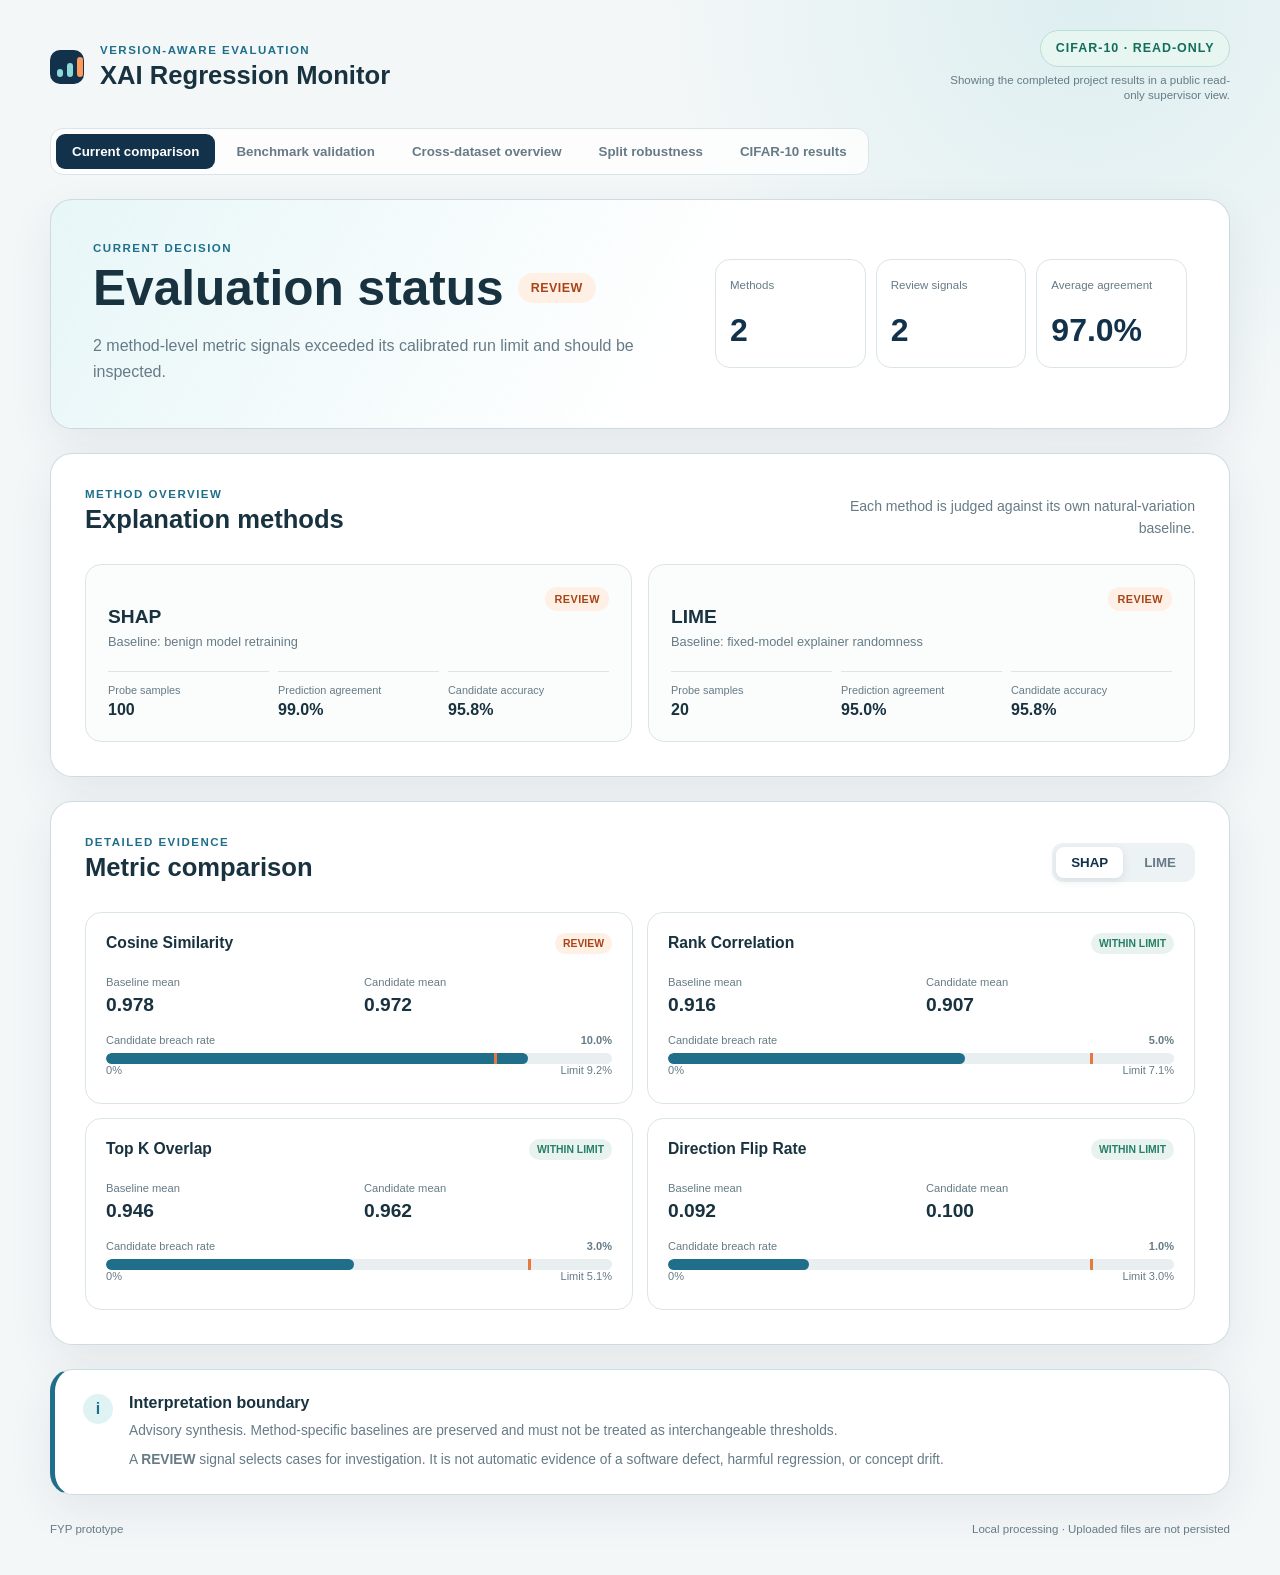
==== index.html @ c5cb39e9 "Publish read-only project dashboard" ====
<!doctype html>
<html lang="en">
  <head>
    <meta charset="utf-8" />
    <meta name="viewport" content="width=device-width, initial-scale=1" />
    <meta
      name="description"
      content="Dashboard for version-aware SHAP and LIME regression testing"
    />
    <title>XAI Regression Monitor</title>
    <link rel="stylesheet" href="styles.css" />
  </head>
  <body class="readonly-cifar-demo">
    <header class="site-header">
      <div class="brand-mark" aria-hidden="true"><span></span><span></span><span></span></div>
      <div>
        <p class="eyebrow">Version-aware evaluation</p>
        <h1>XAI Regression Monitor</h1>
      </div>
      <div class="upload-area"><span class="readonly-badge">CIFAR-10 · READ-ONLY</span><p id="load-message" class="load-message" role="status" aria-live="polite"></p><input id="report-upload" hidden type="file" /></div>
    </header>

    <main>
      <nav class="view-tabs" aria-label="Dashboard view">
        <button class="view-tab active" data-view="comparison" type="button">Current comparison</button>
        <button class="view-tab" data-view="benchmark" type="button">Benchmark validation</button>
        <button class="view-tab" data-view="portfolio" type="button">Cross-dataset overview</button>
        <button class="view-tab" data-view="robustness" type="button">Split robustness</button>
        <button class="view-tab" data-view="upload" type="button">CIFAR-10 results</button>
      </nav>

      <div id="comparison-view" class="dashboard-view">
      <section class="status-panel" aria-labelledby="status-heading">
        <div>
          <p class="eyebrow">Current decision</p>
          <div class="status-title-row">
            <h2 id="status-heading">Evaluation status</h2>
            <span id="overall-status" class="status-badge">Loading</span>
          </div>
          <p id="status-explanation" class="status-explanation"></p>
        </div>
        <div class="summary-grid" aria-label="Report summary">
          <article><span>Methods</span><strong id="method-count">—</strong></article>
          <article><span>Review signals</span><strong id="flag-count">—</strong></article>
          <article><span>Average agreement</span><strong id="agreement-average">—</strong></article>
        </div>
      </section>

      <section class="content-section" aria-labelledby="methods-heading">
        <div class="section-heading">
          <div>
            <p class="eyebrow">Method overview</p>
            <h2 id="methods-heading">Explanation methods</h2>
          </div>
          <p>Each method is judged against its own natural-variation baseline.</p>
        </div>
        <div id="method-cards" class="method-grid"></div>
      </section>

      <section class="content-section" aria-labelledby="metrics-heading">
        <div class="section-heading metric-heading">
          <div>
            <p class="eyebrow">Detailed evidence</p>
            <h2 id="metrics-heading">Metric comparison</h2>
          </div>
          <div id="method-tabs" class="tabs" role="tablist" aria-label="Explanation method"></div>
        </div>
        <div id="metric-grid" class="metric-grid"></div>
      </section>

      <section class="interpretation-panel" aria-labelledby="interpretation-heading">
        <div class="interpretation-icon" aria-hidden="true">i</div>
        <div>
          <h2 id="interpretation-heading">Interpretation boundary</h2>
          <p id="interpretation-text"></p>
          <p>
            A <strong>REVIEW</strong> signal selects cases for investigation. It is not
            automatic evidence of a software defect, harmful regression, or concept drift.
          </p>
        </div>
      </section>

      </div>

      <div id="benchmark-view" class="dashboard-view" hidden>
        <section class="content-section benchmark-intro" aria-labelledby="benchmark-heading">
          <div class="section-heading benchmark-heading-row">
            <div>
              <p class="eyebrow">Repeated held-out evaluation</p>
              <h2 id="benchmark-heading">Policy validation across model versions</h2>
            </div>
            <label class="dataset-picker">
              Dataset
              <select id="benchmark-selector"></select>
            </label>
          </div>
          <p id="benchmark-context" class="benchmark-context"></p>
          <div id="benchmark-summary" class="summary-grid benchmark-summary"></div>
        </section>

        <section class="content-section" aria-labelledby="scenario-heading">
          <div class="section-heading">
            <div>
              <p class="eyebrow">Thirty candidate seeds per scenario</p>
              <h2 id="scenario-heading">Review-rate comparison</h2>
            </div>
            <p>Bars show the proportion of runs selected for review; whiskers show Wilson 95% confidence intervals.</p>
          </div>
          <div id="scenario-grid" class="scenario-grid"></div>
        </section>

        <section class="content-section" aria-labelledby="paired-heading">
          <div class="section-heading">
            <div>
              <p class="eyebrow">Paired evidence</p>
              <h2 id="paired-heading">Comparison with seed-only control</h2>
            </div>
            <p>Adjusted p-values below 0.05 indicate separation from the control after correcting three comparisons.</p>
          </div>
          <div class="table-scroll">
            <table class="comparison-table">
              <thead><tr><th>Candidate</th><th>Rate change</th><th>Adjusted p</th><th>Evidence</th></tr></thead>
              <tbody id="paired-results"></tbody>
            </table>
          </div>
        </section>

        <section class="interpretation-panel" aria-labelledby="benchmark-interpretation-heading">
          <div class="interpretation-icon" aria-hidden="true">i</div>
          <div>
            <h2 id="benchmark-interpretation-heading">Interpretation boundary</h2>
            <p id="benchmark-interpretation"></p>
            <p>A higher review rate means the policy is sensitive to the version change; it does not by itself show that the new model is worse.</p>
          </div>
        </section>
      </div>

      <div id="portfolio-view" class="dashboard-view" hidden>
        <section class="content-section" aria-labelledby="portfolio-heading">
          <div class="section-heading">
            <div>
              <p class="eyebrow">Two datasets · two explanation methods</p>
              <h2 id="portfolio-heading">Completed evidence portfolio</h2>
            </div>
            <p id="portfolio-coverage"></p>
          </div>
          <div id="portfolio-grid" class="portfolio-grid"></div>
        </section>

        <section class="content-section" aria-labelledby="portfolio-table-heading">
          <div class="section-heading">
            <div>
              <p class="eyebrow">Comparable descriptors</p>
              <h2 id="portfolio-table-heading">Cross-dataset result table</h2>
            </div>
            <p>Prediction agreement and cosine similarity are shown consistently; headline rates retain their method-specific meaning.</p>
          </div>
          <div class="table-scroll">
            <table class="comparison-table">
              <thead><tr><th>Dataset</th><th>Method</th><th>Evidence</th><th>Agreement</th><th>Cosine</th><th>Headline result</th><th>Status</th></tr></thead>
              <tbody id="portfolio-results"></tbody>
            </table>
          </div>
        </section>

        <section class="interpretation-panel" aria-labelledby="portfolio-interpretation-heading">
          <div class="interpretation-icon" aria-hidden="true">i</div>
          <div>
            <h2 id="portfolio-interpretation-heading">Interpretation boundary</h2>
            <p id="portfolio-interpretation"></p>
            <p id="portfolio-comparability"></p>
          </div>
        </section>
      </div>

      <div id="robustness-view" class="dashboard-view" hidden>
        <section class="status-panel robustness-status" aria-labelledby="robustness-heading">
          <div>
            <p class="eyebrow">Final robustness check</p>
            <div class="status-title-row">
              <h2 id="robustness-heading">Data-split and probe sensitivity</h2>
              <span id="robustness-status" class="status-badge">Loading</span>
            </div>
            <p id="robustness-explanation" class="status-explanation"></p>
          </div>
          <div id="robustness-summary" class="summary-grid"></div>
        </section>

        <section class="content-section" aria-labelledby="robustness-datasets-heading">
          <div class="section-heading">
            <div>
              <p class="eyebrow">Three independently calibrated splits</p>
              <h2 id="robustness-datasets-heading">Dataset-level consistency</h2>
            </div>
            <p>Each split changes the fitted models and the probe population, then recalibrates the same four-metric Bonferroni policy.</p>
          </div>
          <div id="robustness-dataset-grid" class="robustness-dataset-grid"></div>
        </section>

        <section class="content-section" aria-labelledby="robustness-table-heading">
          <div class="section-heading">
            <div>
              <p class="eyebrow">Held-out paired evidence</p>
              <h2 id="robustness-table-heading">Results by dataset split</h2>
            </div>
            <p>Review rates are based on 30 held-out explainer seeds per split; exact paired p-values compare candidate and control decisions.</p>
          </div>
          <div class="table-scroll">
            <table class="comparison-table">
              <thead><tr><th>Dataset</th><th>Split</th><th>Control</th><th>Candidate</th><th>Rate change</th><th>Paired p</th><th>Status</th></tr></thead>
              <tbody id="robustness-results"></tbody>
            </table>
          </div>
        </section>

        <section class="interpretation-panel warning-boundary" aria-labelledby="robustness-interpretation-heading">
          <div class="interpretation-icon" aria-hidden="true">i</div>
          <div>
            <h2 id="robustness-interpretation-heading">What this result means</h2>
            <p id="robustness-interpretation"></p>
            <p>The Wine split-73 result is not a detector failure: the controlled candidate produced little detectable explanation change for that fitted-model and probe combination.</p>
          </div>
        </section>
      </div>

      <div id="upload-view" class="dashboard-view" hidden>
        <section class="content-section upload-intro" aria-labelledby="upload-heading">
          <div class="section-heading">
            <div>
              <p class="eyebrow">Classification and regression</p>
              <h2 id="upload-heading">Compare your Model V1 and Model V2</h2>
            </div>
            <p>Run trusted model versions on the same labelled samples and inspect exactly which predictions or numeric errors changed.</p>
          </div>
          <div class="local-warning">
            <strong>Local prototype:</strong> only load <code>.joblib</code> files that you trust. Files are processed in memory by the local server and are not saved.
          </div>
        </section>

        <section class="content-section" aria-labelledby="upload-files-heading">
          <div class="section-heading">
            <div>
              <p class="eyebrow">Model collection and shared evidence</p>
              <h2 id="upload-files-heading">Upload comparison inputs</h2>
            </div>
            <p>All models must accept the same feature columns. The CSV must include the known label for every sample.</p>
          </div>
          <form id="classification-upload-form" class="comparison-upload-form">
            <label class="file-field task-field">
              <span>Prediction task</span>
              <small>Select the model output type</small>
              <select id="upload-task-selector">
                <option value="classification">Classification</option>
                <option value="regression">Regression</option>
              </select>
            </label>
            <label class="file-field">
              <span>Model file 1</span>
              <small>Trusted estimator</small>
              <input id="model-v1-upload" name="model_v1" type="file" accept=".joblib" required />
            </label>
            <label class="file-field">
              <span>Model file 2</span>
              <small>Trusted estimator</small>
              <input id="model-v2-upload" name="model_v2" type="file" accept=".joblib" required />
            </label>
            <label class="file-field">
              <span>Labelled dataset</span>
              <small>CSV, up to 5,000 rows</small>
              <input id="dataset-upload" name="dataset" type="file" accept=".csv,text/csv" required />
            </label>
            <label class="file-field">
              <span>Manifest <em>optional</em></span>
              <small>Upload JSON or build it below</small>
              <input id="manifest-upload" name="manifest" type="file" accept=".json,application/json" />
            </label>
            <details id="manifest-builder" class="manifest-builder">
              <summary>Build manifest from CSV columns</summary>
              <p id="manifest-builder-message">Choose a labelled CSV first.</p>
              <div class="manifest-builder-grid">
                <label>Label column <select id="manifest-label-column"><option value="">Choose CSV first</option></select></label>
                <label>Sample ID <select id="manifest-id-column"><option value="">None</option></select></label>
                <label class="classification-only">Image filename <select id="manifest-image-column"><option value="">None</option></select></label>
                <label class="classification-only">Image height <input id="manifest-image-height" type="number" min="1" placeholder="e.g. 28" /></label>
                <label class="classification-only">Image width <input id="manifest-image-width" type="number" min="1" placeholder="e.g. 28" /></label>
                <label class="classification-only">Image channels <select id="manifest-image-channels"><option value="1">1 · grayscale</option><option value="3">3 · RGB</option><option value="4">4 · RGBA</option></select></label>
              </div>
              <label class="trust-check"><input id="manifest-trust-models" type="checkbox" /> I confirm that these model files come from a trusted source.</label>
              <p class="table-note">All remaining CSV columns become model features in their existing order.</p>
            </details>
            <label class="file-field optional-image-field">
              <span>Additional models <em>optional</em></span>
              <small>Select up to three more trusted .joblib models</small>
              <input id="additional-models-upload" type="file" accept=".joblib" multiple />
              <div id="additional-model-names" class="selected-file-list" aria-live="polite">
                <span class="selected-file-empty">No additional models selected</span>
              </div>
            </label>
            <div class="model-pair-picker">
              <label>Baseline model
                <select id="baseline-model-selector"></select>
              </label>
              <span aria-hidden="true">→</span>
              <label>Candidate model
                <select id="candidate-model-selector"></select>
              </label>
              <p id="model-collection-message">Upload two to five models, then select the pair to compare.</p>
            </div>
            <label class="file-field optional-image-field classification-only">
              <span>Sample images <em>optional</em></span>
              <small>ZIP of PNG, JPEG, WebP or GIF files referenced by the CSV</small>
              <input id="images-upload" name="images" type="file" accept=".zip,application/zip" />
            </label>
            <section id="upload-readiness" class="upload-readiness" aria-labelledby="upload-readiness-heading">
              <div class="upload-readiness-head">
                <div><span class="eyebrow">Before you run</span><h3 id="upload-readiness-heading">Selection summary</h3></div>
                <strong id="upload-readiness-status" class="readiness-status incomplete">Incomplete</strong>
              </div>
              <dl class="upload-readiness-grid">
                <div><dt>Task</dt><dd id="readiness-task">Classification</dd></div>
                <div><dt>Dataset</dt><dd id="readiness-dataset">Not selected</dd></div>
                <div><dt>Models</dt><dd id="readiness-model-count">0 selected</dd></div>
                <div><dt>Manifest</dt><dd id="readiness-manifest">Not ready</dd></div>
                <div><dt>Baseline (V1)</dt><dd id="readiness-baseline">Not selected</dd></div>
                <div><dt>Candidate (V2)</dt><dd id="readiness-candidate">Not selected</dd></div>
              </dl>
              <p id="upload-readiness-message" class="table-note">Choose two trusted models and one labelled CSV.</p>
            </section>
            <div class="upload-actions">
              <button id="run-upload-comparison" class="primary-action" type="submit">Run local comparison</button>
              <a href="data/upload-manifest-example.json" download>Download example manifest</a>
              <p id="upload-comparison-message" role="status" aria-live="polite"></p>
            </div>
          </form>
        </section>

        <section id="upload-validation" class="content-section upload-validation" aria-labelledby="upload-validation-heading" hidden>
          <div class="section-heading">
            <div>
              <p class="eyebrow">Preflight check</p>
              <h2 id="upload-validation-heading">Upload compatibility</h2>
            </div>
            <p id="upload-validation-summary"></p>
          </div>
          <div id="upload-validation-grid" class="upload-validation-grid"></div>
        </section>

        <section id="candidate-verdict" class="content-section candidate-verdict" aria-labelledby="candidate-verdict-heading" hidden>
          <div class="candidate-verdict-copy">
            <p class="eyebrow">Paired evidence conclusion</p>
            <h2 id="candidate-verdict-heading">Candidate result</h2>
            <p id="candidate-verdict-message"></p>
          </div>
          <strong id="candidate-verdict-status" class="candidate-verdict-status inconclusive">Inconclusive</strong>
        </section>

        <div id="upload-results" hidden>
          <section class="content-section" aria-labelledby="model-overview-heading">
            <div class="section-heading">
              <div>
                <p class="eyebrow">All uploaded models</p>
                <h2 id="model-overview-heading">Model performance overview</h2>
              </div>
              <p>Accuracy ranks every uploaded model on the same labelled samples; macro F1 weights every class equally. SHA-256 fingerprints identify the exact uploaded model bytes.</p>
            </div>
            <div id="model-overview-grid" class="model-overview-grid"></div>
            <div class="table-scroll">
              <table class="comparison-table agreement-table">
                <thead><tr><th>Model pair</th><th>Prediction agreement</th></tr></thead>
                <tbody id="model-agreement-results"></tbody>
              </table>
            </div>
          </section>

          <section class="status-panel upload-status" aria-labelledby="upload-results-heading">
            <div>
              <p class="eyebrow">Uploaded comparison</p>
              <h2 id="upload-results-heading">Prediction-level result</h2>
              <p id="upload-scope-note" class="status-explanation">Accuracy summarizes the versions; the table below shows the concrete sample-level changes behind it.</p>
            </div>
            <div class="summary-grid upload-summary" aria-label="Uploaded model summary">
              <article><span>Samples</span><strong id="upload-total">—</strong></article>
              <article><span id="upload-v1-label">V1 accuracy</span><strong id="upload-v1-accuracy">—</strong></article>
              <article><span id="upload-v2-label">V2 accuracy</span><strong id="upload-v2-accuracy">—</strong></article>
              <article><span id="upload-v1-f1-label">V1 macro F1</span><strong id="upload-v1-f1">—</strong></article>
              <article><span id="upload-v2-f1-label">V2 macro F1</span><strong id="upload-v2-f1">—</strong></article>
              <article><span>Prediction agreement</span><strong id="upload-agreement">—</strong></article>
            </div>
          </section>

          <section class="content-section paired-evidence" aria-labelledby="paired-evidence-heading">
            <div class="section-heading">
              <div>
                <p class="eyebrow">Paired evidence</p>
                <h2 id="paired-evidence-heading">Is the accuracy change larger than sample noise?</h2>
              </div>
              <p id="paired-evidence-note">Exact McNemar uses only samples where one version was correct and the other was wrong.</p>
            </div>
            <div class="summary-grid paired-evidence-grid">
              <article><span>Accuracy change</span><strong id="paired-accuracy-change">—</strong></article>
              <article><span>Discordant samples</span><strong id="paired-discordant-count">—</strong></article>
              <article><span>Exact p-value</span><strong id="paired-p-value">—</strong></article>
              <article><span>Evidence</span><strong id="paired-evidence-status">—</strong></article>
            </div>
          </section>

          <section class="content-section export-panel" aria-labelledby="comparison-export-heading">
            <div class="section-heading">
              <div>
                <p class="eyebrow">Local audit artifacts</p>
                <h2 id="comparison-export-heading">Download comparison results</h2>
              </div>
              <p>Exports are generated in your browser. No additional file is sent to the server.</p>
            </div>
            <div class="export-actions">
              <button id="download-comparison-json" class="secondary-action" type="button">Download JSON report</button>
              <button id="download-comparison-summary" class="secondary-action" type="button">Download readable summary</button>
              <button id="download-samples-csv" class="secondary-action" type="button">Download sample CSV</button>
            </div>
          </section>

          <section class="content-section" aria-labelledby="transition-heading">
            <div class="section-heading">
              <div>
                <p class="eyebrow">Version transitions</p>
                <h2 id="transition-heading">What changed from V1 to V2</h2>
              </div>
              <p>“Wrong → correct” is an improvement; “correct → wrong” is a regression on the supplied labelled sample.</p>
            </div>
            <div id="upload-transition-grid" class="transition-grid"></div>
          </section>

          <section class="content-section" aria-labelledby="prediction-flow-heading">
            <div class="section-heading">
              <div>
                <p class="eyebrow">Prediction direction</p>
                <h2 id="prediction-flow-heading">Where predictions moved</h2>
              </div>
              <p>Each path groups images by V1 and V2 predicted class. Select a path to inspect its images below.</p>
            </div>
            <p id="prediction-flow-summary" class="prediction-flow-summary"></p>
            <p class="prediction-flow-legend"><span class="improved">Fixed</span><span class="regressed">Regressed</span><span class="changed-wrong">Changed between wrong classes</span></p>
            <div id="prediction-flow-list" class="prediction-flow-list"></div>
            <div class="prediction-flow-actions">
              <button id="prediction-flow-show-all" class="secondary-action" type="button" hidden>Show all paths</button>
              <button id="prediction-flow-clear" class="secondary-action" type="button" hidden>Clear selected path</button>
            </div>
          </section>

          <section class="content-section" aria-labelledby="class-diagnostics-heading">
            <div class="section-heading">
              <div>
                <p class="eyebrow">Class-level diagnosis</p>
                <h2 id="class-diagnostics-heading">Where performance changed</h2>
              </div>
              <p>Precision measures false-positive control, recall measures captured examples, and F1 balances both. Positive F1 changes favor the candidate.</p>
            </div>
            <div class="table-scroll">
              <table class="comparison-table class-diagnostics-table">
                <thead><tr><th>Actual class</th><th>Samples</th><th id="class-v1-heading">V1 accuracy</th><th>V1 precision</th><th>V1 recall</th><th>V1 F1</th><th id="class-v2-heading">V2 accuracy</th><th>V2 precision</th><th>V2 recall</th><th>V2 F1</th><th>F1 change</th></tr></thead>
                <tbody id="class-diagnostics-results"></tbody>
              </table>
            </div>
          </section>

          <section class="content-section" aria-labelledby="confusion-matrix-heading">
            <div class="section-heading">
              <div>
                <p class="eyebrow">Confusion matrices</p>
                <h2 id="confusion-matrix-heading">Actual versus predicted classes</h2>
              </div>
              <p>Rows are actual classes and columns are predictions. Darker diagonal cells are correct; off-diagonal cells are errors.</p>
            </div>
            <div class="confusion-matrix-grid">
              <article>
                <h3 id="confusion-matrix-v1-title">V1</h3>
                <div id="confusion-matrix-v1" class="confusion-matrix-wrap"></div>
              </article>
              <article>
                <h3 id="confusion-matrix-v2-title">V2</h3>
                <div id="confusion-matrix-v2" class="confusion-matrix-wrap"></div>
              </article>
            </div>
          </section>

          <section class="content-section" aria-labelledby="confusion-diagnostics-heading">
            <div class="section-heading">
              <div>
                <p class="eyebrow">Misclassification paths</p>
                <h2 id="confusion-diagnostics-heading">Which classes were confused</h2>
              </div>
              <p>A negative error change means the candidate made fewer mistakes for that actual-to-predicted class pair.</p>
            </div>
            <div class="table-scroll">
              <table class="comparison-table confusion-diagnostics-table">
                <thead><tr><th>Actual class</th><th>Predicted as</th><th id="confusion-v1-heading">V1 errors</th><th id="confusion-v2-heading">V2 errors</th><th>Error change</th></tr></thead>
                <tbody id="confusion-diagnostics-results"></tbody>
              </table>
            </div>
            <p id="confusion-empty-message" class="table-note" hidden>Neither selected model made a classification error on these samples.</p>
          </section>

          <section class="content-section" aria-labelledby="sample-results-heading">
            <div class="section-heading">
              <div>
                <p class="eyebrow">Concrete examples</p>
                <h2 id="sample-results-heading">Sample-by-sample predictions</h2>
                <p id="confidence-risk-summary" class="confidence-risk-summary"></p>
              </div>
              <div class="triage-controls" aria-label="Sample triage controls">
                <label>High confidence (%)
                  <input id="confidence-threshold-input" type="number" min="50" max="100" step="1" value="80" />
                </label>
                <label>Drift similarity (%)
                  <input id="explanation-threshold-input" type="number" min="0" max="100" step="0.1" value="80" />
                </label>
                <label>Show
                  <select id="upload-transition-filter">
                  <option value="all">All samples</option>
                  <option value="v1_correct_v2_wrong">Correct → wrong</option>
                  <option value="v1_wrong_v2_correct">Wrong → correct</option>
                  <option value="both_correct">Both correct</option>
                  <option value="both_wrong">Both wrong</option>
                  <option value="v2_high_confidence_wrong">V2 high-confidence errors</option>
                  <option value="high_confidence_regression">High-confidence regressions</option>
                  <option value="explanation_drift">Explanation drift</option>
                  <option value="hidden_explanation_drift">Same prediction, changed explanation</option>
                  </select>
                </label>
              </div>
            </div>
            <p id="explanation-threshold-source" class="table-note"></p>
            <div id="explanation-method-summary" class="explanation-method-summary" aria-label="Active explanation methods">
              <article><span id="explanation-v1-model">Model V1</span><strong id="explanation-v1-method">Explanation unavailable</strong><small id="explanation-v1-note"></small></article>
              <article><span id="explanation-v2-model">Model V2</span><strong id="explanation-v2-method">Explanation unavailable</strong><small id="explanation-v2-note"></small></article>
              <p id="explanation-policy-note" class="explanation-policy-note"></p>
            </div>
            <div class="drift-gallery-panel" aria-labelledby="drift-gallery-heading">
              <div class="drift-gallery-heading">
                <div>
                  <p class="eyebrow">Explanation review queue</p>
                  <h3 id="drift-gallery-heading">Same prediction, changed explanation</h3>
                </div>
                <p id="drift-gallery-summary"></p>
              </div>
              <div id="drift-gallery" class="drift-gallery"></div>
              <p id="drift-gallery-empty" class="table-note"></p>
            </div>
            <div class="table-scroll">
              <table class="comparison-table sample-table">
                <thead><tr><th>Image</th><th>Sample</th><th>Actual</th><th id="v1-prediction-heading">V1 prediction</th><th id="v1-confidence-heading">V1 confidence</th><th id="v2-prediction-heading">V2 prediction</th><th id="v2-confidence-heading">V2 confidence</th><th>Explanation similarity</th><th>Transition</th><th>Explanation</th></tr></thead>
                <tbody id="upload-sample-results"></tbody>
              </table>
            </div>
            <p id="upload-table-note" class="table-note"></p>
          </section>

          <section class="interpretation-panel" aria-labelledby="upload-boundary-heading">
            <div class="interpretation-icon" aria-hidden="true">i</div>
            <div>
              <h2 id="upload-boundary-heading">Current scope</h2>
              <ul id="upload-limitations" class="limitation-list"></ul>
            </div>
          </section>
        </div>

        <div id="regression-results" hidden>
          <section class="content-section" aria-labelledby="regression-overview-heading">
            <div class="section-heading">
              <div><p class="eyebrow">All uploaded regressors</p><h2 id="regression-overview-heading">Regression model overview</h2></div>
              <p>Models are ranked by MAE on the same labelled samples; lower MAE and RMSE are better.</p>
            </div>
            <div id="regression-model-overview-grid" class="model-overview-grid"></div>
          </section>
          <section class="content-section export-panel" aria-labelledby="regression-export-heading">
            <div class="section-heading">
              <div><p class="eyebrow">Regression audit artifacts</p><h2 id="regression-export-heading">Download regression results</h2></div>
              <p>Exports are created in the browser and include the selected pair plus the complete model ranking.</p>
            </div>
            <div class="export-actions">
              <button id="download-regression-json" class="secondary-action" type="button">Download JSON report</button>
              <button id="download-regression-summary" class="secondary-action" type="button">Download readable summary</button>
              <button id="download-regression-samples-csv" class="secondary-action" type="button">Download sample errors CSV</button>
              <button id="download-regression-ranking-csv" class="secondary-action" type="button">Download model ranking CSV</button>
            </div>
          </section>
          <section class="status-panel regression-status" aria-labelledby="regression-results-heading">
            <div>
              <p class="eyebrow">Uploaded regression comparison</p>
              <h2 id="regression-results-heading">Numeric prediction result</h2>
              <div class="result-model-pair" aria-label="Selected regression model pair">
                <span><b>V1</b><strong id="regression-v1-name">Model V1</strong></span>
                <i aria-hidden="true">→</i>
                <span><b>V2</b><strong id="regression-v2-name">Model V2</strong></span>
              </div>
              <p id="regression-scope-note" class="status-explanation"></p>
            </div>
            <div class="summary-grid regression-summary">
              <article><span>V1 MAE</span><strong id="regression-v1-mae">—</strong></article>
              <article><span>V2 MAE</span><strong id="regression-v2-mae">—</strong></article>
              <article><span>V1 RMSE</span><strong id="regression-v1-rmse">—</strong></article>
              <article><span>V2 RMSE</span><strong id="regression-v2-rmse">—</strong></article>
              <article><span>V1 R²</span><strong id="regression-v1-r2">—</strong></article>
              <article><span>V2 R²</span><strong id="regression-v2-r2">—</strong></article>
            </div>
          </section>
          <section class="content-section" aria-labelledby="regression-transition-heading">
            <div class="section-heading">
              <div><p class="eyebrow">Paired error changes</p><h2 id="regression-transition-heading">Which samples improved?</h2></div>
              <p id="regression-evidence-note"></p>
            </div>
            <div id="regression-outcome-grid" class="transition-grid"></div>
          </section>
          <section class="content-section" aria-labelledby="regression-visual-heading">
            <div class="section-heading">
              <div><p class="eyebrow">Visual comparison</p><h2 id="regression-visual-heading">Where did predictions change?</h2></div>
              <p>Points closer to the diagonal are more accurate; bars below zero favor V2.</p>
            </div>
            <div class="regression-visual-grid">
              <figure class="regression-chart-card">
                <figcaption>Actual versus predicted</figcaption>
                <svg id="regression-parity-chart" class="regression-chart" role="img" aria-label="Actual versus predicted values for model V1 and model V2"></svg>
                <div class="chart-legend"><span id="regression-legend-v1" class="legend-v1">V1</span><span id="regression-legend-v2" class="legend-v2">V2</span><span class="legend-reference">Perfect prediction</span></div>
              </figure>
              <figure class="regression-chart-card">
                <figcaption>Per-sample absolute-error change</figcaption>
                <svg id="regression-error-chart" class="regression-chart" role="img" aria-label="Change in absolute error from model V1 to model V2"></svg>
                <p class="chart-note">Negative values indicate improvement; positive values indicate regression.</p>
              </figure>
            </div>
          </section>
          <section class="content-section" aria-labelledby="regression-importance-heading">
            <div class="section-heading">
              <div><p class="eyebrow">Model explanation</p><h2 id="regression-importance-heading">Permutation feature importance</h2></div>
              <p id="regression-importance-note">MAE increase after shuffling one feature; larger values indicate stronger reliance.</p>
            </div>
            <div id="regression-importance-results" class="regression-importance-list"></div>
          </section>
          <section class="content-section" aria-labelledby="regression-samples-heading">
            <div class="section-heading">
              <div><p class="eyebrow">Concrete numeric examples</p><h2 id="regression-samples-heading">Sample-by-sample errors</h2></div>
              <label class="dataset-picker">Show
                <select id="regression-outcome-filter">
                  <option value="all">All samples</option>
                  <option value="improved">Improved</option>
                  <option value="worsened">Worsened</option>
                  <option value="unchanged">Unchanged</option>
                </select>
              </label>
            </div>
            <div class="table-scroll">
              <table class="comparison-table regression-sample-table">
                <thead><tr><th>Sample</th><th>Actual</th><th id="regression-v1-prediction-heading">V1 prediction</th><th id="regression-v1-error-heading">V1 absolute error</th><th id="regression-v2-prediction-heading">V2 prediction</th><th id="regression-v2-error-heading">V2 absolute error</th><th>Error change</th><th>Outcome</th></tr></thead>
                <tbody id="regression-sample-results"></tbody>
              </table>
            </div>
            <p id="regression-table-note" class="table-note"></p>
          </section>
        </div>
      </div>

      <dialog id="explanation-dialog" class="explanation-dialog">
        <div class="explanation-dialog-head">
          <div>
            <p class="eyebrow">Sample explanation</p>
            <h2 id="explanation-dialog-title">Model contribution comparison</h2>
          </div>
          <button id="close-explanation-dialog" class="dialog-close" type="button" aria-label="Close explanation">×</button>
        </div>
        <div class="explanation-meta" id="explanation-meta"></div>
        <div class="explanation-visuals">
          <figure>
            <img id="explanation-original" class="explanation-original" alt="Selected sample" />
            <figcaption>Original image</figcaption>
          </figure>
          <figure>
            <div id="v1-heatmap" class="pixel-heatmap" aria-label="Model V1 pixel contribution map"></div>
            <figcaption id="v1-heatmap-caption">Model V1</figcaption>
          </figure>
          <figure>
            <div id="v2-heatmap" class="pixel-heatmap" aria-label="Model V2 pixel contribution map"></div>
            <figcaption id="v2-heatmap-caption">Model V2</figcaption>
          </figure>
        </div>
        <div class="heatmap-legend"><span class="negative"></span> Opposes predicted class <span class="neutral"></span> Little influence <span class="positive"></span> Supports predicted class</div>
        <p id="explanation-boundary" class="explanation-boundary"></p>
      </dialog>

    </main>

    <footer>
      <span>FYP prototype</span>
      <span>Local processing · Uploaded files are not persisted</span>
    </footer>
    <script src="app.js" defer></script>
  </body>
</html>
---- styles.css ----
:root {
  color-scheme: light;
  --navy: #11324a;
  --blue: #1f6f8b;
  --cyan: #dff3f5;
  --orange: #e8793e;
  --orange-soft: #fff0e6;
  --green: #277f67;
  --ink: #18323f;
  --muted: #667b86;
  --line: #dbe5e9;
  --surface: #ffffff;
  --background: #f4f7f8;
  --shadow: 0 16px 45px rgba(21, 53, 67, 0.08);
}

* { box-sizing: border-box; }

body {
  margin: 0;
  min-width: 320px;
  background:
    radial-gradient(circle at 85% 0%, rgba(91, 190, 196, 0.15), transparent 28rem),
    var(--background);
  color: var(--ink);
  font-family: Inter, ui-sans-serif, -apple-system, BlinkMacSystemFont, "Segoe UI", sans-serif;
}

.site-header,
main,
footer {
  width: min(1180px, calc(100% - 40px));
  margin-inline: auto;
}

.site-header {
  display: grid;
  grid-template-columns: auto 1fr auto;
  align-items: center;
  gap: 16px;
  padding: 30px 0 24px;
}

.brand-mark {
  display: grid;
  grid-template-columns: repeat(3, 6px);
  align-items: end;
  gap: 4px;
  width: 34px;
  height: 34px;
  padding: 7px;
  border-radius: 10px;
  background: var(--navy);
}

.brand-mark span { background: #8ed8d9; border-radius: 4px; }
.brand-mark span:nth-child(1) { height: 8px; }
.brand-mark span:nth-child(2) { height: 14px; }
.brand-mark span:nth-child(3) { height: 20px; background: #ff9a5c; }

h1, h2, p { margin-top: 0; }
h1 { margin-bottom: 0; font-size: clamp(1.25rem, 2vw, 1.65rem); }
h2 { margin-bottom: 8px; font-size: clamp(1.25rem, 2vw, 1.65rem); }

.eyebrow {
  margin-bottom: 5px;
  color: var(--blue);
  font-size: 0.72rem;
  font-weight: 800;
  letter-spacing: 0.13em;
  text-transform: uppercase;
}

.upload-button {
  display: inline-flex;
  align-items: center;
  min-height: 42px;
  padding: 0 16px;
  border: 1px solid var(--navy);
  border-radius: 10px;
  background: var(--surface);
  color: var(--navy);
  cursor: pointer;
  font-size: 0.86rem;
  font-weight: 750;
}

.upload-button:hover { background: var(--cyan); }
.upload-button input { position: absolute; width: 1px; height: 1px; opacity: 0; }
.upload-area { display: grid; justify-items: end; gap: 6px; }
.load-message {
  min-height: 18px;
  max-width: 280px;
  margin: 0;
  color: var(--muted);
  font-size: .72rem;
  line-height: 1.35;
  text-align: right;
}

main { display: grid; gap: 24px; }

.dashboard-view { display: grid; gap: 24px; }
.dashboard-view[hidden] { display: none; }
.view-tabs {
  display: inline-flex;
  width: fit-content;
  gap: 5px;
  padding: 5px;
  border: 1px solid var(--line);
  border-radius: 13px;
  background: rgba(255,255,255,.82);
}
.view-tab {
  border: 0;
  border-radius: 9px;
  padding: 10px 16px;
  background: transparent;
  color: var(--muted);
  cursor: pointer;
  font-weight: 750;
}
.view-tab.active { background: var(--navy); color: white; }

.status-panel,
.content-section,
.interpretation-panel {
  border: 1px solid rgba(198, 214, 220, 0.85);
  border-radius: 22px;
  background: rgba(255, 255, 255, 0.94);
  box-shadow: var(--shadow);
}

.status-panel {
  display: grid;
  grid-template-columns: 1.25fr 1fr;
  gap: 32px;
  padding: clamp(24px, 4vw, 42px);
  background:
    linear-gradient(120deg, rgba(223, 243, 245, 0.75), rgba(255, 255, 255, 0.98) 55%),
    var(--surface);
}

.status-title-row { display: flex; align-items: center; gap: 14px; flex-wrap: wrap; }
.status-title-row h2 { margin-bottom: 0; font-size: clamp(1.8rem, 4vw, 3.1rem); }
.status-explanation { max-width: 680px; margin: 16px 0 0; color: var(--muted); line-height: 1.65; }

.status-badge,
.mini-status {
  display: inline-flex;
  align-items: center;
  justify-content: center;
  border-radius: 999px;
  font-weight: 800;
  letter-spacing: 0.04em;
}

.status-badge { padding: 8px 13px; font-size: 0.78rem; }
.status-badge.review, .mini-status.review { background: var(--orange-soft); color: #a84518; }
.status-badge.within, .mini-status.within { background: #e5f5ef; color: var(--green); }

.summary-grid { display: grid; grid-template-columns: repeat(3, 1fr); gap: 10px; align-self: center; }
.summary-grid article { padding: 18px 14px; border: 1px solid var(--line); border-radius: 15px; background: rgba(255,255,255,.82); }
.summary-grid span { display: block; min-height: 34px; color: var(--muted); font-size: .72rem; line-height: 1.35; }
.summary-grid strong { font-size: clamp(1.35rem, 3vw, 2rem); color: var(--navy); }

.content-section { padding: clamp(22px, 3vw, 34px); }
.section-heading { display: flex; justify-content: space-between; gap: 24px; align-items: end; margin-bottom: 22px; }
.section-heading > p { max-width: 390px; margin-bottom: 3px; color: var(--muted); font-size: .88rem; line-height: 1.5; text-align: right; }

.method-grid { display: grid; grid-template-columns: repeat(2, 1fr); gap: 16px; }
.method-card { padding: 22px; border: 1px solid var(--line); border-radius: 16px; background: #fbfcfc; }
.method-card-header { display: flex; justify-content: space-between; gap: 12px; align-items: start; }
.method-name { margin-bottom: 5px; font-size: 1.2rem; }
.method-baseline { color: var(--muted); font-size: .8rem; line-height: 1.4; }
.mini-status { padding: 6px 9px; font-size: .68rem; }
.method-stats { display: grid; grid-template-columns: repeat(3, 1fr); gap: 9px; margin-top: 20px; }
.method-stats div { padding-top: 12px; border-top: 1px solid var(--line); }
.method-stats span { display: block; color: var(--muted); font-size: .68rem; }
.method-stats strong { display: block; margin-top: 5px; font-size: 1rem; }

.metric-heading { align-items: center; }
.tabs { display: flex; gap: 6px; padding: 4px; border-radius: 11px; background: #edf2f4; }
.tab { border: 0; border-radius: 8px; padding: 8px 15px; background: transparent; color: var(--muted); cursor: pointer; font-weight: 750; }
.tab[aria-selected="true"] { background: var(--surface); color: var(--navy); box-shadow: 0 3px 10px rgba(29, 57, 69, .1); }

.metric-grid { display: grid; grid-template-columns: repeat(2, 1fr); gap: 14px; }
.metric-card { padding: 20px; border: 1px solid var(--line); border-radius: 16px; }
.metric-title-row { display: flex; align-items: center; justify-content: space-between; gap: 12px; }
.metric-title { margin: 0; font-size: .98rem; text-transform: capitalize; }
.flag-pill { padding: 5px 8px; border-radius: 99px; font-size: .65rem; font-weight: 800; }
.flag-pill.flagged { background: var(--orange-soft); color: #a84518; }
.flag-pill.clear { background: #e8f3ef; color: var(--green); }
.metric-values { display: grid; grid-template-columns: repeat(2, 1fr); gap: 10px; margin: 18px 0; }
.metric-values span { color: var(--muted); font-size: .7rem; }
.metric-values strong { display: block; margin-top: 4px; font-size: 1.2rem; }
.meter-label { display: flex; justify-content: space-between; margin-bottom: 7px; color: var(--muted); font-size: .69rem; }
.meter-track { position: relative; height: 11px; border-radius: 99px; background: #e9eff1; overflow: hidden; }
.meter-fill { height: 100%; border-radius: inherit; background: var(--blue); }
.meter-limit { position: absolute; top: -3px; bottom: -3px; width: 3px; border-radius: 3px; background: var(--orange); }

.interpretation-panel { display: flex; gap: 16px; padding: 24px 28px; border-left: 5px solid var(--blue); }
.interpretation-icon { flex: 0 0 30px; width: 30px; height: 30px; border-radius: 50%; background: var(--cyan); color: var(--blue); text-align: center; line-height: 30px; font-weight: 900; }
.interpretation-panel h2 { font-size: 1rem; }
.interpretation-panel p { margin-bottom: 8px; color: var(--muted); font-size: .86rem; line-height: 1.55; }
.interpretation-panel p:last-child { margin-bottom: 0; }

.dataset-picker { display: grid; gap: 6px; color: var(--muted); font-size: .72rem; font-weight: 750; }
.dataset-picker select { min-width: 220px; padding: 10px 12px; border: 1px solid var(--line); border-radius: 10px; background: white; color: var(--ink); font: inherit; }
.triage-controls { display: flex; flex-wrap: wrap; justify-content: flex-end; gap: 10px; }
.triage-controls label { display: grid; gap: 6px; color: var(--muted); font-size: .72rem; font-weight: 750; }
.triage-controls input, .triage-controls select { min-width: 128px; padding: 10px 12px; border: 1px solid var(--line); border-radius: 10px; background: white; color: var(--ink); font: inherit; }
.triage-controls select { min-width: 220px; }
.benchmark-context { margin: -8px 0 20px; color: var(--muted); font-size: .86rem; line-height: 1.55; }
.benchmark-summary { grid-template-columns: repeat(4, 1fr); }
.scenario-grid { display: grid; grid-template-columns: repeat(2, 1fr); gap: 15px; }
.scenario-card { padding: 20px; border: 1px solid var(--line); border-radius: 16px; background: #fbfcfc; }
.scenario-card.control { background: #f1f6f7; }
.scenario-title-row { display: flex; justify-content: space-between; gap: 12px; align-items: start; }
.scenario-title-row h3 { margin: 0 0 5px; font-size: 1rem; }
.scenario-description { min-height: 38px; margin: 0; color: var(--muted); font-size: .74rem; line-height: 1.45; }
.scenario-rate { color: var(--navy); font-size: 1.45rem; font-weight: 850; white-space: nowrap; }
.ci-track { position: relative; height: 12px; margin: 20px 0 8px; border-radius: 99px; background: #e7eef0; }
.ci-range { position: absolute; top: 3px; height: 6px; border-radius: 99px; background: #8ed8d9; }
.ci-point { position: absolute; top: -2px; width: 4px; height: 16px; border-radius: 3px; background: var(--blue); transform: translateX(-2px); }
.ci-labels, .scenario-foot { display: flex; justify-content: space-between; gap: 12px; color: var(--muted); font-size: .68rem; }
.scenario-foot { margin-top: 16px; padding-top: 12px; border-top: 1px solid var(--line); }
.table-scroll { overflow-x: auto; }
.comparison-table { width: 100%; border-collapse: collapse; font-size: .82rem; }
.comparison-table th, .comparison-table td { padding: 13px 12px; border-bottom: 1px solid var(--line); text-align: left; }
.comparison-table th { color: var(--muted); font-size: .7rem; text-transform: uppercase; letter-spacing: .05em; }
.evidence-pill { display: inline-flex; padding: 5px 9px; border-radius: 99px; font-size: .68rem; font-weight: 800; }
.evidence-pill.separated { background: #e5f5ef; color: var(--green); }
.evidence-pill.exploratory { background: var(--orange-soft); color: #a84518; }
.portfolio-grid { display: grid; grid-template-columns: repeat(2, 1fr); gap: 15px; }
.portfolio-card { padding: 22px; border: 1px solid var(--line); border-radius: 16px; background: #fbfcfc; }
.portfolio-card-head { display: flex; justify-content: space-between; gap: 16px; align-items: start; }
.portfolio-method { margin: 0 0 4px; color: var(--blue); font-size: .7rem; font-weight: 850; letter-spacing: .1em; }
.portfolio-dataset { margin: 0; font-size: 1.08rem; }
.portfolio-status { display: inline-flex; padding: 6px 9px; border-radius: 99px; font-size: .65rem; font-weight: 850; }
.portfolio-status.review { background: var(--orange-soft); color: #a84518; }
.portfolio-status.evidence { background: #e5f5ef; color: var(--green); }
.portfolio-evidence { margin: 12px 0 18px; color: var(--muted); font-size: .76rem; line-height: 1.45; }
.portfolio-stats { display: grid; grid-template-columns: repeat(3, 1fr); gap: 10px; }
.portfolio-stats div { padding-top: 12px; border-top: 1px solid var(--line); }
.portfolio-stats span { display: block; min-height: 32px; color: var(--muted); font-size: .67rem; line-height: 1.35; }
.portfolio-stats strong { display: block; margin-top: 5px; color: var(--navy); font-size: 1.05rem; }
.robustness-status { border-left: 5px solid var(--orange); }
.robustness-dataset-grid { display: grid; grid-template-columns: repeat(2, 1fr); gap: 15px; }
.robustness-dataset-card { padding: 22px; border: 1px solid var(--line); border-radius: 16px; background: #fbfcfc; }
.robustness-dataset-card.consistent { border-top: 4px solid var(--green); }
.robustness-dataset-card.sensitive { border-top: 4px solid var(--orange); }
.robustness-card-head { display: flex; justify-content: space-between; gap: 16px; align-items: start; }
.robustness-card-head h3 { margin: 0; font-size: 1.08rem; }
.robustness-card-copy { margin: 14px 0 18px; color: var(--muted); font-size: .78rem; line-height: 1.5; }
.robustness-ranges { display: grid; grid-template-columns: repeat(2, 1fr); gap: 12px; }
.robustness-ranges div { padding-top: 12px; border-top: 1px solid var(--line); }
.robustness-ranges span { display: block; min-height: 30px; color: var(--muted); font-size: .68rem; line-height: 1.35; }
.robustness-ranges strong { display: block; margin-top: 5px; color: var(--navy); font-size: 1.05rem; }
.warning-boundary { border-left-color: var(--orange); }
.local-warning { padding: 14px 16px; border: 1px solid #f2cfb9; border-radius: 12px; background: var(--orange-soft); color: #784125; font-size: .78rem; line-height: 1.5; }
.comparison-upload-form { display: grid; grid-template-columns: repeat(2, 1fr); gap: 14px; }
.file-field { display: grid; gap: 6px; padding: 18px; border: 1px solid var(--line); border-radius: 14px; background: #fbfcfc; }
.file-field span { color: var(--navy); font-weight: 800; }
.file-field small { color: var(--muted); }
.file-field input { width: 100%; margin-top: 8px; color: var(--muted); font: inherit; font-size: .76rem; }
.file-field input::file-selector-button { margin-right: 10px; padding: 8px 12px; border: 1px solid var(--line); border-radius: 8px; background: white; color: var(--navy); cursor: pointer; font-weight: 750; }
.file-field select { width: 100%; margin-top: 8px; padding: 10px 12px; border: 1px solid var(--line); border-radius: 9px; background: white; color: var(--navy); font: inherit; }
.upload-readiness { grid-column: 1 / -1; padding: 20px; border: 1px solid var(--line); border-radius: 16px; background: #f7fafb; }
.upload-readiness-head { display: flex; justify-content: space-between; gap: 18px; align-items: start; }
.upload-readiness-head h3 { margin: 4px 0 0; color: var(--navy); font-size: 1.05rem; }
.readiness-status { display: inline-flex; padding: 7px 11px; border-radius: 99px; font-size: .7rem; }
.readiness-status.incomplete { background: var(--orange-soft); color: #a84518; }
.readiness-status.ready { background: #e5f5ef; color: var(--green); }
.upload-readiness-grid { display: grid; grid-template-columns: repeat(3, minmax(0, 1fr)); gap: 10px; margin: 18px 0 10px; }
.upload-readiness-grid div { min-width: 0; padding: 12px; border: 1px solid var(--line); border-radius: 11px; background: white; }
.upload-readiness-grid dt { color: var(--muted); font-size: .67rem; font-weight: 750; text-transform: uppercase; letter-spacing: .04em; }
.upload-readiness-grid dd { overflow: hidden; margin: 6px 0 0; color: var(--navy); font-size: .78rem; font-weight: 800; text-overflow: ellipsis; white-space: nowrap; }
.candidate-verdict { display: flex; justify-content: space-between; gap: 24px; align-items: center; border-left: 5px solid var(--orange); }
.candidate-verdict[hidden] { display: none; }
.candidate-verdict.supported-improvement { border-left-color: var(--green); }
.candidate-verdict.supported-regression { border-left-color: var(--orange); }
.candidate-verdict-copy h2 { margin: 5px 0 8px; }
.candidate-verdict-copy p:last-child { margin: 0; color: var(--muted); line-height: 1.55; }
.candidate-verdict-status { flex: 0 0 auto; padding: 9px 13px; border-radius: 99px; font-size: .72rem; }
.candidate-verdict-status.improvement { background: #e5f5ef; color: var(--green); }
.candidate-verdict-status.regression { background: var(--orange-soft); color: #a84518; }
.candidate-verdict-status.inconclusive { background: #edf2f4; color: var(--muted); }
.classification-only[hidden] { display: none; }
.regression-status { border-left: 5px solid var(--green); }
.result-model-pair { display: flex; flex-wrap: wrap; gap: 10px; align-items: center; margin: 18px 0 4px; }
.result-model-pair > span { display: inline-flex; max-width: 100%; gap: 7px; align-items: center; padding: 8px 11px; border: 1px solid #bad8d7; border-radius: 99px; background: #f2faf8; }
.result-model-pair b { color: var(--green); font-size: .68rem; }
.result-model-pair strong { overflow: hidden; color: var(--navy); font-size: .72rem; text-overflow: ellipsis; white-space: nowrap; }
.result-model-pair i { color: var(--blue); font-style: normal; font-weight: 900; }
.regression-summary { grid-template-columns: repeat(3, 1fr); }
.regression-sample-table .improved-row { background: #f4fbf8; }
.regression-sample-table .worsened-row { background: #fff7f2; }
.regression-visual-grid { display: grid; grid-template-columns: repeat(2, minmax(0, 1fr)); gap: 18px; }
.regression-chart-card { margin: 0; padding: 18px; border: 1px solid var(--line); border-radius: 20px; background: #fbfdfe; }
.regression-chart-card figcaption { margin-bottom: 10px; color: var(--ink); font-weight: 750; }
.regression-chart { display: block; width: 100%; min-height: 220px; overflow: visible; }
.parity-reference { stroke: #9babb3; stroke-width: 2; stroke-dasharray: 7 6; }
.parity-v1 { fill: #ef7b3a; fill-opacity: .65; }
.parity-v2 { fill: #16846c; fill-opacity: .65; }
.error-zero-line { stroke: #6f818b; stroke-width: 1.5; }
.error-improved { fill: #39a98d; }
.error-worsened { fill: #ef7b3a; }
.error-unchanged { fill: #9babb3; }
.chart-axis-label { fill: var(--muted); font-size: 12px; }
.chart-legend { display: flex; flex-wrap: wrap; gap: 14px; color: var(--muted); font-size: .8rem; }
.chart-legend span::before { display: inline-block; width: 9px; height: 9px; margin-right: 6px; border-radius: 50%; content: ""; }
.chart-legend .legend-v1::before { background: #ef7b3a; }
.chart-legend .legend-v2::before { background: #16846c; }
.chart-legend .legend-reference::before { border-radius: 0; background: #9babb3; }
.chart-note { margin: 8px 0 0; color: var(--muted); font-size: .8rem; }
.regression-importance-list { display: grid; gap: 10px; }
.regression-importance-row { display: grid; grid-template-columns: minmax(120px, .55fr) minmax(260px, 1.45fr); gap: 18px; align-items: center; padding: 14px 16px; border: 1px solid var(--line); border-radius: 14px; background: #fbfdfe; }
.regression-importance-row > strong { overflow-wrap: anywhere; color: var(--navy); font-size: .78rem; }
.importance-bars { display: grid; gap: 7px; }
.importance-bars > div { display: grid; grid-template-columns: 24px minmax(80px, 1fr) 72px; gap: 8px; align-items: center; }
.importance-bars span { color: var(--muted); font-size: .68rem; font-weight: 800; }
.importance-bars em { color: var(--muted); font-size: .68rem; font-style: normal; text-align: right; }
.importance-track { height: 8px; overflow: hidden; border-radius: 99px; background: #e7edef; }
.importance-track i { display: block; min-width: 2px; height: 100%; border-radius: inherit; }
.importance-v1 { background: #ef7b3a; }
.importance-v2 { background: #16846c; }
.upload-actions { grid-column: 1 / -1; display: flex; flex-wrap: wrap; gap: 14px; align-items: center; padding-top: 6px; }
.primary-action { border: 0; border-radius: 10px; padding: 12px 18px; background: var(--navy); color: white; cursor: pointer; font: inherit; font-weight: 800; }
.primary-action:disabled { cursor: wait; opacity: .6; }
.upload-actions a { color: var(--blue); font-size: .78rem; font-weight: 750; }
.upload-comparison-message { flex-basis: 100%; margin: 0; color: var(--muted); font-size: .78rem; }
.upload-comparison-message.error { color: #a84518; }
.upload-comparison-message.success { color: var(--green); }
.upload-status { border-left: 5px solid var(--cyan); }
.paired-evidence { border-left: 5px solid var(--blue); }
.paired-evidence-grid { grid-template-columns: repeat(4, 1fr); }
.paired-evidence-grid strong { font-size: 1.3rem; }
.evidence-strong { color: var(--green) !important; }
.evidence-exploratory { color: var(--orange) !important; }
.upload-summary { grid-template-columns: repeat(2, 1fr); }
.transition-grid { display: grid; grid-template-columns: repeat(4, 1fr); gap: 12px; }
.transition-card { display: flex; justify-content: space-between; gap: 12px; align-items: center; padding: 18px; border: 1px solid var(--line); border-radius: 14px; background: #fbfcfc; }
.transition-card span { color: var(--muted); font-size: .76rem; }
.transition-card strong { color: var(--navy); font-size: 1.35rem; }
.transition-card.v1_wrong_v2_correct { border-top: 4px solid var(--green); }
.transition-card.v1_correct_v2_wrong { border-top: 4px solid var(--orange); }
.prediction-flow-summary { margin: 0 0 18px; color: var(--muted); font-size: .79rem; line-height: 1.5; }
.prediction-flow-legend { display: flex; flex-wrap: wrap; gap: 14px; margin: -8px 0 16px; color: var(--muted); font-size: .68rem; }
.prediction-flow-legend span::before { display: inline-block; width: 9px; height: 9px; margin-right: 6px; border-radius: 50%; content: ""; }
.prediction-flow-legend .improved::before { background: var(--green); }
.prediction-flow-legend .regressed::before { background: var(--orange); }
.prediction-flow-legend .changed-wrong::before { background: #8b98a1; }
.prediction-flow-list { display: grid; grid-template-columns: repeat(auto-fit, minmax(250px, 1fr)); gap: 10px; }
.prediction-flow-row { display: grid; grid-template-columns: 1fr auto; gap: 9px 12px; align-items: center; width: 100%; padding: 14px 16px; border: 1px solid var(--line); border-radius: 13px; background: #fbfcfc; color: var(--ink); text-align: left; font: inherit; cursor: pointer; }
.prediction-flow-row:hover, .prediction-flow-row:focus-visible, .prediction-flow-row.selected { border-color: var(--blue); background: #f0f9fb; }
.prediction-flow-row strong { overflow-wrap: anywhere; color: var(--navy); font-size: .8rem; }
.prediction-flow-count { color: var(--blue); font-size: .72rem; font-weight: 800; white-space: nowrap; }
.prediction-flow-track { display: flex; grid-column: 1 / -1; height: 9px; overflow: hidden; border-radius: 99px; background: #e5ecee; }
.prediction-flow-track i { display: block; height: 100%; }
.prediction-flow-track .improved { background: var(--green); }
.prediction-flow-track .regressed { background: var(--orange); }
.prediction-flow-track .changed-wrong { background: #8b98a1; }
.prediction-flow-row small { grid-column: 1 / -1; color: var(--muted); font-size: .66rem; }
.prediction-flow-actions { display: flex; gap: 10px; margin-top: 14px; }
.transition-pill { display: inline-flex; padding: 5px 9px; border-radius: 99px; white-space: nowrap; font-size: .68rem; font-weight: 800; }
.transition-pill.both_correct { background: #e5f5ef; color: var(--green); }
.transition-pill.v1_wrong_v2_correct { background: #def3f4; color: var(--blue); }
.transition-pill.v1_correct_v2_wrong { background: var(--orange-soft); color: #a84518; }
.transition-pill.both_wrong { background: #edf0f1; color: var(--muted); }
.sample-table .regression-row { background: #fff9f5; }
.sample-table .improvement-row { background: #f6fbfa; }
.confidence-risk-summary { max-width: 760px; margin: 0.55rem 0 0; color: var(--muted); }
.explanation-method-summary { display: grid; grid-template-columns: repeat(2, minmax(0, 1fr)); gap: 12px; margin: 14px 0 20px; }
.explanation-method-summary article { display: grid; gap: 5px; padding: 14px 16px; border: 1px solid var(--line); border-radius: 14px; background: #fbfcfc; }
.explanation-method-summary span { color: var(--muted); font-size: .68rem; font-weight: 800; overflow-wrap: anywhere; }
.explanation-method-summary strong { color: var(--navy); font-size: .95rem; }
.explanation-method-summary small { color: var(--muted); line-height: 1.45; }
.explanation-policy-note { grid-column: 1 / -1; margin: 0; padding: 10px 12px; border-radius: 10px; font-size: .72rem; font-weight: 750; }
.explanation-policy-note.calibrated { color: var(--green); background: #e5f5ef; }
.explanation-policy-note.exploratory { color: #a84518; background: var(--orange-soft); }
.sample-table .high-confidence-risk-row { box-shadow: inset 4px 0 0 #d65a20; }
.sample-table .high-confidence-risk-row td { background: rgba(255, 239, 228, 0.72); }
.sample-table .explanation-drift-row { box-shadow: inset 4px 0 0 #7557b7; }
.sample-table .explanation-drift-row td { background: rgba(242, 237, 252, 0.72); }
.drift-gallery-panel { margin: 20px 0 24px; padding: 18px; border: 1px solid #d9d0ef; border-radius: 18px; background: #faf8fe; }
.drift-gallery-heading { display: flex; justify-content: space-between; align-items: end; gap: 24px; }
.drift-gallery-heading h3 { margin: 3px 0 0; color: var(--navy); font-size: 1.05rem; }
.drift-gallery-heading > p { max-width: 520px; margin: 0; color: var(--muted); font-size: .72rem; line-height: 1.5; text-align: right; }
.drift-gallery { display: grid; grid-template-columns: repeat(auto-fit, minmax(230px, 1fr)); gap: 12px; margin-top: 16px; }
.drift-card { display: grid; grid-template-columns: 68px 1fr; gap: 12px; align-items: center; padding: 12px; border: 1px solid #d9d0ef; border-radius: 14px; background: white; }
.drift-card .sample-thumbnail { width: 68px; height: 68px; }
.drift-card .sample-placeholder { display: grid; place-items: center; color: var(--muted); font-size: .62rem; text-align: center; }
.drift-card-copy { min-width: 0; }
.drift-card-copy strong { display: block; color: var(--navy); font-size: .8rem; }
.drift-card-copy span { display: block; margin: 3px 0 9px; color: var(--muted); font-size: .68rem; line-height: 1.4; }
.drift-card-copy .explanation-button { padding: 5px 8px; }
.sample-thumbnail { display: block; width: 68px; height: 68px; border: 1px solid var(--line); border-radius: 10px; background: white; object-fit: contain; }
.sample-table td { vertical-align: middle; }
.optional-image-field { grid-column: 1 / -1; }
.model-pair-picker { grid-column: 1 / -1; display: grid; grid-template-columns: minmax(0, 1fr) auto minmax(0, 1fr); gap: 12px; align-items: end; padding: 18px; border: 1px solid var(--line); border-radius: 14px; background: #f8fbfb; }
.model-pair-picker label { display: grid; gap: 8px; color: var(--navy); font-size: .75rem; font-weight: 800; }
.model-pair-picker select { min-width: 0; width: 100%; padding: 11px 12px; border: 1px solid var(--line); border-radius: 9px; background: white; color: var(--ink); font: inherit; }
.model-pair-picker > span { padding-bottom: 10px; color: var(--blue); font-size: 1.2rem; font-weight: 800; }
.model-pair-picker p { grid-column: 1 / -1; margin: 0; color: var(--muted); font-size: .7rem; }
.model-overview-grid { display: grid; grid-template-columns: repeat(auto-fit, minmax(240px, 1fr)); gap: 14px; margin-bottom: 22px; }
.model-overview-card { position: relative; display: grid; gap: 9px; padding: 18px; border: 1px solid var(--line); border-radius: 14px; background: #fbfcfc; }
.model-overview-card.best { border-top: 4px solid var(--green); background: #f5fbf9; }
.model-overview-card .rank { color: var(--blue); font-size: .68rem; font-weight: 850; letter-spacing: .08em; text-transform: uppercase; }
.model-overview-card strong { overflow-wrap: anywhere; color: var(--navy); font-size: .85rem; }
.model-overview-card .accuracy { color: var(--navy); font-size: 1.7rem; font-weight: 850; }
.model-metrics { display: flex; flex-wrap: wrap; gap: 7px; }
.model-metrics span { padding: 5px 8px; border-radius: 99px; background: #edf2f4; color: var(--muted); font-size: .65rem; font-weight: 750; }
.model-metrics span.best-metric { background: #e5f5ef; color: var(--green); }
.model-overview-card small { color: var(--muted); font-size: .7rem; }
.model-overview-card .calibration-summary { padding-top: 9px; border-top: 1px solid var(--line); color: var(--muted); font-size: .69rem; line-height: 1.5; }
.reliability-chart { display: grid; gap: 5px; margin-top: 2px; color: var(--muted); font-size: .62rem; }
.reliability-chart.unavailable { padding: 8px 0; }
.reliability-legend { margin-bottom: 2px; font-weight: 750; }
.reliability-row { display: grid; grid-template-columns: 30px minmax(90px, 1fr) 34px; gap: 6px; align-items: center; }
.reliability-tracks { position: relative; height: 11px; overflow: hidden; border-radius: 5px; background: #e8eef1; }
.reliability-tracks span { position: absolute; left: 0; display: block; min-width: 2px; }
.reliability-tracks .confidence-bar { top: 1px; height: 4px; background: var(--cyan); }
.reliability-tracks .accuracy-bar { bottom: 1px; height: 4px; background: var(--green); }
.agreement-table { margin-top: 4px; }
.upload-validation { border-left: 5px solid var(--cyan); }
.upload-validation.ready { border-left-color: var(--green); }
.upload-validation.blocked { border-left-color: var(--orange); }
.upload-validation-grid { display: grid; grid-template-columns: repeat(auto-fit, minmax(220px, 1fr)); gap: 12px; }
.validation-card { display: grid; gap: 7px; padding: 16px; border: 1px solid var(--line); border-radius: 13px; background: #fbfcfc; }
.validation-card.compatible { border-top: 4px solid var(--green); }
.validation-card.incompatible { border-top: 4px solid var(--orange); background: #fff9f5; }
.validation-card strong { overflow-wrap: anywhere; color: var(--navy); font-size: .82rem; }
.validation-card span { color: var(--muted); font-size: .7rem; }
.validation-card .validation-status { color: var(--navy); font-weight: 800; }
.class-change { display: inline-flex; min-width: 74px; justify-content: center; padding: 5px 9px; border-radius: 99px; font-size: .7rem; font-weight: 850; }
.class-change.improved { background: #e5f5ef; color: var(--green); }
.class-change.regressed { background: var(--orange-soft); color: #a84518; }
.class-change.unchanged { background: #edf0f1; color: var(--muted); }
.error-change { display: inline-flex; min-width: 58px; justify-content: center; padding: 5px 9px; border-radius: 99px; font-size: .7rem; font-weight: 850; }
.error-change.reduced { background: #e5f5ef; color: var(--green); }
.error-change.increased { background: var(--orange-soft); color: #a84518; }
.error-change.unchanged { background: #edf0f1; color: var(--muted); }
.confusion-matrix-grid { display: grid; grid-template-columns: repeat(2, minmax(0, 1fr)); gap: 18px; }
.confusion-matrix-grid article { min-width: 0; padding: 16px; border: 1px solid var(--line); border-radius: 14px; background: #fbfcfc; }
.confusion-matrix-grid h3 { margin: 0 0 12px; overflow-wrap: anywhere; color: var(--navy); font-size: .85rem; }
.confusion-matrix-wrap { overflow-x: auto; }
.confusion-matrix { width: 100%; border-collapse: separate; border-spacing: 3px; font-size: .68rem; }
.confusion-matrix th { max-width: 110px; padding: 6px; overflow-wrap: anywhere; color: var(--muted); font-weight: 750; text-align: center; }
.confusion-matrix td { min-width: 34px; padding: 8px 5px; border-radius: 6px; color: var(--navy); font-weight: 850; text-align: center; }
.confusion-matrix td.matrix-correct { background: rgb(41 139 109 / calc(.10 + var(--cell-strength) * .72)); }
.confusion-matrix td.matrix-error { background: rgb(239 121 58 / calc(.06 + var(--cell-strength) * .64)); }
.export-panel { background: linear-gradient(135deg, #f5fbfb, #ffffff); }
.export-actions { display: flex; flex-wrap: wrap; gap: 12px; }
.secondary-action { border: 1px solid var(--blue); border-radius: 10px; padding: 11px 16px; background: white; color: var(--blue); cursor: pointer; font: inherit; font-size: .75rem; font-weight: 850; }
.secondary-action:hover { background: #eef7f8; }
.manifest-builder { grid-column: 1 / -1; padding: 16px 18px; border: 1px solid var(--line); border-radius: 14px; background: #f8fbfb; }
.manifest-builder summary { cursor: pointer; color: var(--navy); font-size: .78rem; font-weight: 850; }
.manifest-builder > p { color: var(--muted); font-size: .7rem; }
.manifest-builder-grid { display: grid; grid-template-columns: repeat(3, minmax(0, 1fr)); gap: 12px; margin-top: 14px; }
.manifest-builder-grid label { display: grid; gap: 7px; color: var(--navy); font-size: .7rem; font-weight: 800; }
.manifest-builder-grid select, .manifest-builder-grid input { min-width: 0; width: 100%; box-sizing: border-box; padding: 10px; border: 1px solid var(--line); border-radius: 9px; background: white; color: var(--ink); font: inherit; }
.trust-check { display: flex; gap: 9px; align-items: center; margin-top: 16px; color: var(--navy); font-size: .72rem; font-weight: 750; }
.file-field em { margin-left: 5px; color: var(--muted); font-size: .68rem; font-style: normal; font-weight: 650; }
.selected-file-list { display: flex; flex-wrap: wrap; gap: 7px; margin-top: 10px; }
.selected-file-name { max-width: 100%; overflow: hidden; padding: 6px 9px; border: 1px solid #bcd8dc; border-radius: 99px; background: #edf7f7; color: var(--navy); font-size: .68rem; font-weight: 750; text-overflow: ellipsis; white-space: nowrap; }
.selected-file-empty { color: var(--muted); font-size: .68rem; }
.explanation-button { border: 1px solid var(--blue); border-radius: 8px; padding: 7px 10px; background: white; color: var(--blue); cursor: pointer; white-space: nowrap; font: inherit; font-size: .7rem; font-weight: 800; }
.explanation-button:disabled { border-color: var(--line); color: var(--muted); cursor: not-allowed; }
.explanation-dialog { width: min(920px, calc(100vw - 32px)); max-height: calc(100vh - 40px); padding: 26px; border: 0; border-radius: 22px; background: var(--surface); color: var(--ink); box-shadow: 0 24px 80px rgba(18, 48, 63, .24); }
.explanation-dialog::backdrop { background: rgba(10, 30, 42, .55); backdrop-filter: blur(3px); }
.explanation-dialog-head { display: flex; justify-content: space-between; gap: 20px; align-items: start; }
.explanation-dialog-head h2 { margin: 3px 0 0; font-size: 1.45rem; }
.dialog-close { width: 38px; height: 38px; border: 1px solid var(--line); border-radius: 50%; background: white; color: var(--navy); cursor: pointer; font-size: 1.35rem; line-height: 1; }
.explanation-meta { display: flex; flex-wrap: wrap; gap: 8px; margin: 18px 0 22px; }
.explanation-meta span { padding: 7px 10px; border-radius: 99px; background: #edf3f4; color: var(--navy); font-size: .72rem; font-weight: 750; }
.explanation-visuals { display: grid; grid-template-columns: repeat(3, minmax(0, 1fr)); gap: 18px; }
.explanation-visuals figure { display: grid; align-content: start; justify-items: center; gap: 10px; margin: 0; padding: 16px; border: 1px solid var(--line); border-radius: 16px; background: #fbfcfc; }
.explanation-visuals figcaption { color: var(--muted); font-size: .72rem; line-height: 1.4; text-align: center; }
.explanation-original, .pixel-heatmap { width: min(190px, 100%); aspect-ratio: 1; border-radius: 12px; background: #071016; image-rendering: pixelated; }
.explanation-original { object-fit: contain; }
.pixel-heatmap { display: grid; gap: 1px; padding: 4px; overflow: hidden; }
.pixel-heatmap span { aspect-ratio: 1; border-radius: 1px; }
.pixel-heatmap.unavailable { display: grid; place-items: center; padding: 20px; background: #edf2f4; color: var(--muted); font-size: .72rem; text-align: center; }
.heatmap-legend { display: flex; flex-wrap: wrap; justify-content: center; gap: 8px; align-items: center; margin-top: 18px; color: var(--muted); font-size: .68rem; }
.heatmap-legend span { width: 16px; height: 10px; border-radius: 3px; }
.heatmap-legend .negative { background: rgb(40, 125, 174); }
.heatmap-legend .neutral { background: #edf2f4; }
.heatmap-legend .positive { background: rgb(239, 100, 54); }
.explanation-boundary { margin: 16px 0 0; padding: 12px 14px; border-left: 4px solid var(--orange); background: var(--orange-soft); color: #784125; font-size: .75rem; line-height: 1.5; }
.table-note { margin: 14px 0 0; color: var(--muted); font-size: .72rem; }
.limitation-list { margin: 4px 0 0; padding-left: 18px; color: var(--muted); font-size: .82rem; line-height: 1.65; }
footer { display: flex; justify-content: space-between; gap: 20px; padding: 28px 0 40px; color: var(--muted); font-size: .72rem; }

@media (max-width: 820px) {
  .drift-gallery-heading { align-items: start; flex-direction: column; gap: 8px; }
  .drift-gallery-heading > p { text-align: left; }
  .status-panel { grid-template-columns: 1fr; }
  .method-grid, .metric-grid { grid-template-columns: 1fr; }
  .scenario-grid { grid-template-columns: 1fr; }
  .portfolio-grid { grid-template-columns: 1fr; }
  .robustness-dataset-grid { grid-template-columns: 1fr; }
  .comparison-upload-form { grid-template-columns: 1fr; }
  .upload-readiness-grid { grid-template-columns: repeat(2, minmax(0, 1fr)); }
  .model-pair-picker { grid-template-columns: 1fr; align-items: stretch; }
  .manifest-builder-grid { grid-template-columns: 1fr; }
  .model-pair-picker > span { display: none; }
  .transition-grid { grid-template-columns: repeat(2, 1fr); }
  .regression-visual-grid { grid-template-columns: 1fr; }
  .confusion-matrix-grid { grid-template-columns: 1fr; }
  .regression-importance-row { grid-template-columns: 1fr; gap: 9px; }
  .explanation-visuals { grid-template-columns: 1fr; }
  .benchmark-summary { grid-template-columns: repeat(2, 1fr); }
  .section-heading { align-items: start; flex-direction: column; }
  .section-heading > p { text-align: left; }
  .candidate-verdict { align-items: flex-start; flex-direction: column; }
}

@media (max-width: 560px) {
  .site-header { grid-template-columns: auto 1fr; }
  .upload-area { grid-column: 1 / -1; width: 100%; justify-items: stretch; }
  .upload-button { justify-content: center; }
  .load-message { max-width: none; text-align: center; }
  .summary-grid { grid-template-columns: 1fr; }
  .upload-readiness-grid { grid-template-columns: 1fr; }
  .benchmark-summary { grid-template-columns: 1fr; }
  .summary-grid article { display: flex; justify-content: space-between; align-items: center; }
  .summary-grid span { min-height: auto; }
  .method-stats { grid-template-columns: 1fr; }
  .portfolio-stats { grid-template-columns: 1fr; }
  .robustness-ranges { grid-template-columns: 1fr; }
  .transition-grid { grid-template-columns: 1fr; }
  footer { flex-direction: column; }
}

@media (prefers-reduced-motion: no-preference) {
  .method-card, .metric-card { transition: transform .18s ease, box-shadow .18s ease; }
  .method-card:hover, .metric-card:hover { transform: translateY(-2px); box-shadow: 0 10px 25px rgba(21, 53, 67, .08); }
}
/* Hosted supervisor view: expose every completed result page, while never
   exposing the trusted-model upload endpoint. */
.readonly-cifar-demo #classification-upload-form,
.readonly-cifar-demo #upload-validation,
.readonly-cifar-demo #candidate-verdict,
.readonly-cifar-demo #download-comparison-json,
.readonly-cifar-demo #download-comparison-summary,
.readonly-cifar-demo #download-samples-csv {
  display: none !important;
}
.readonly-badge {
  display: inline-flex;
  align-items: center;
  padding: .65rem .9rem;
  border-radius: 999px;
  color: #126d5a;
  background: #e8f6f1;
  border: 1px solid #b9dfd4;
  font-weight: 800;
  font-size: .78rem;
  letter-spacing: .08em;
}
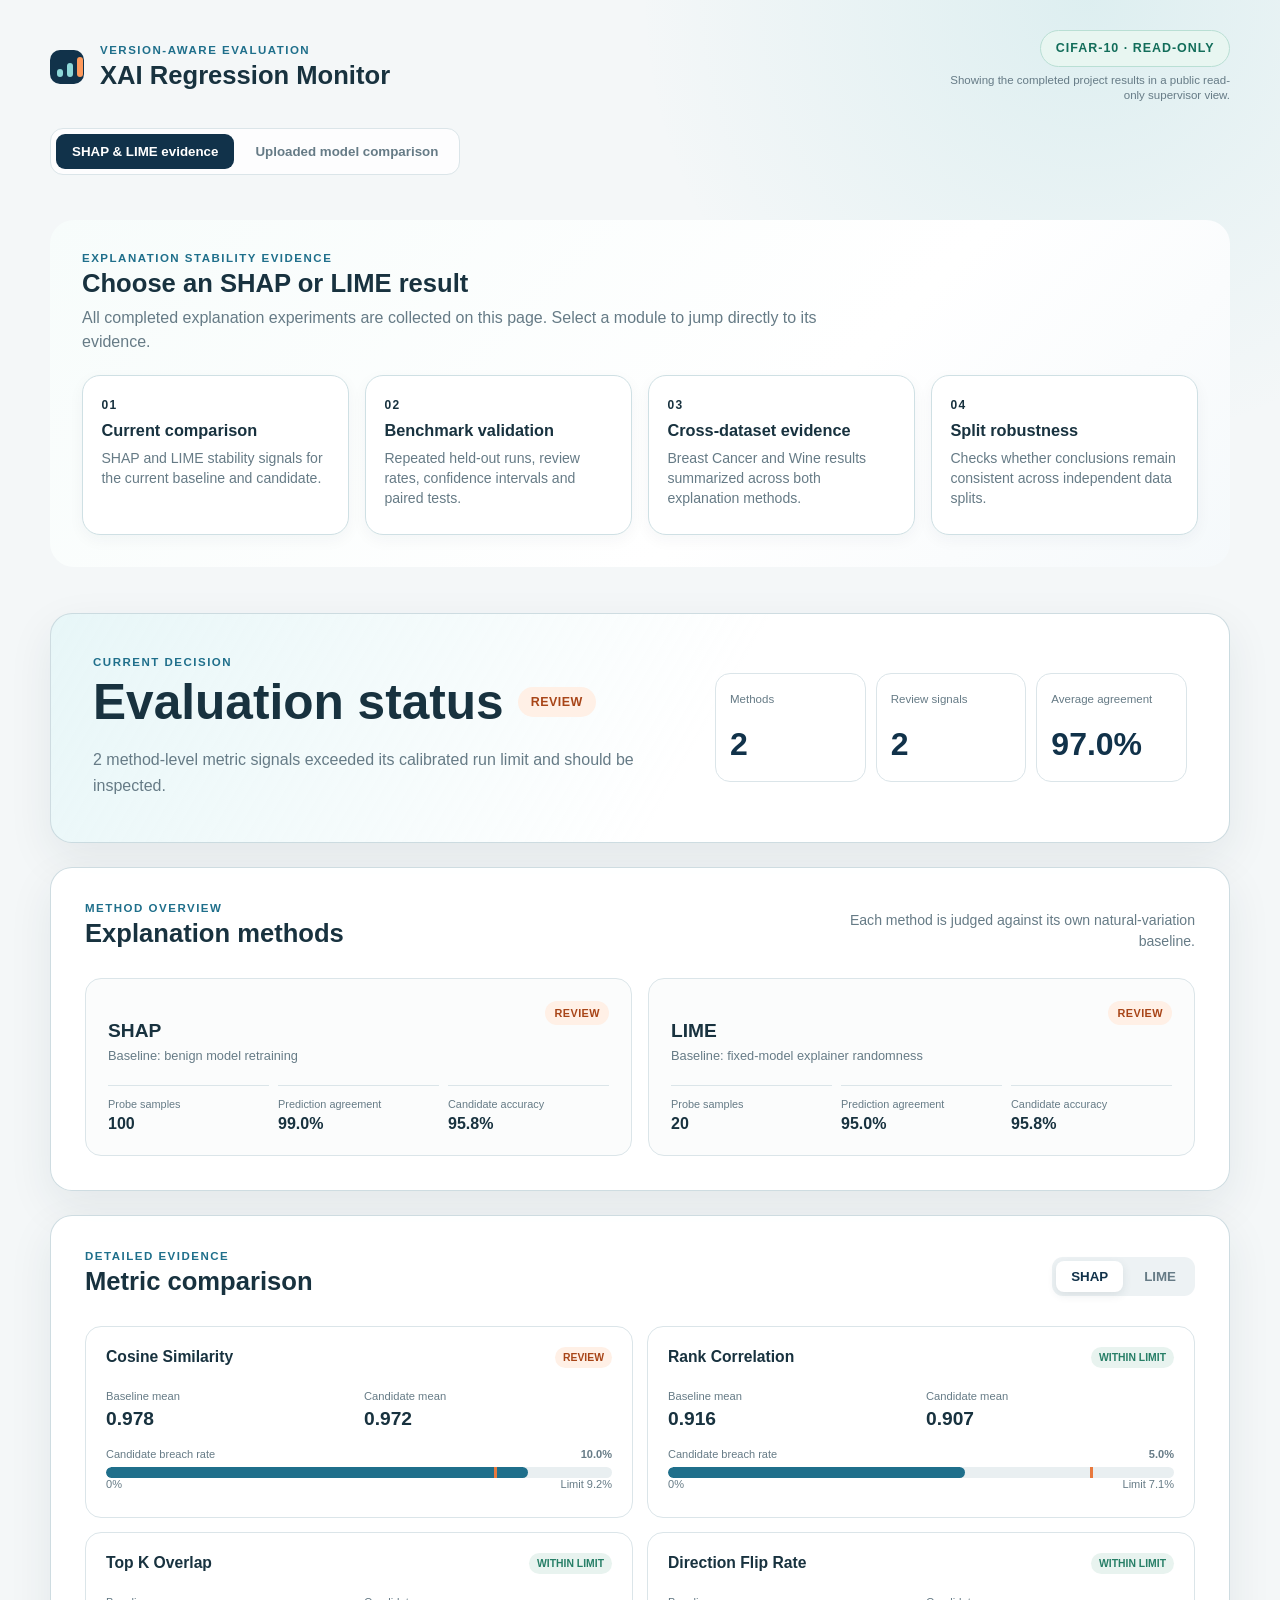
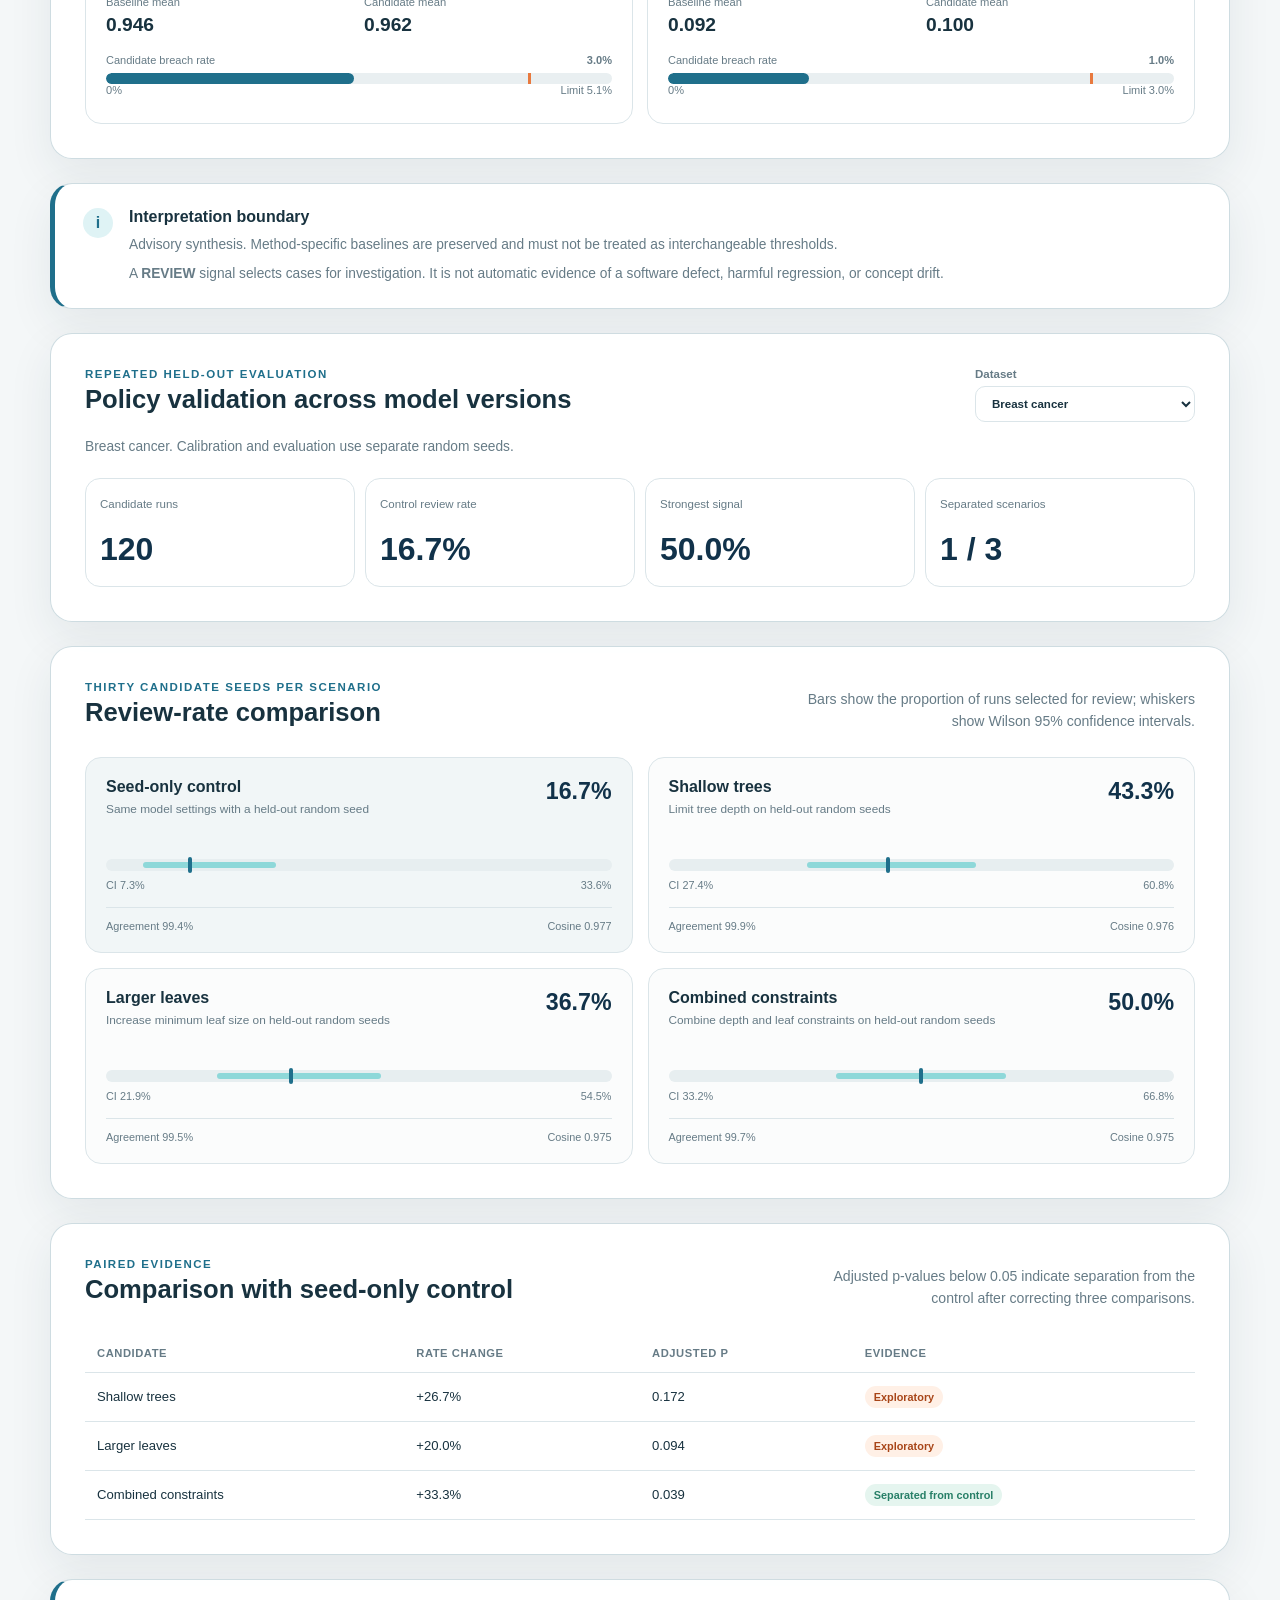
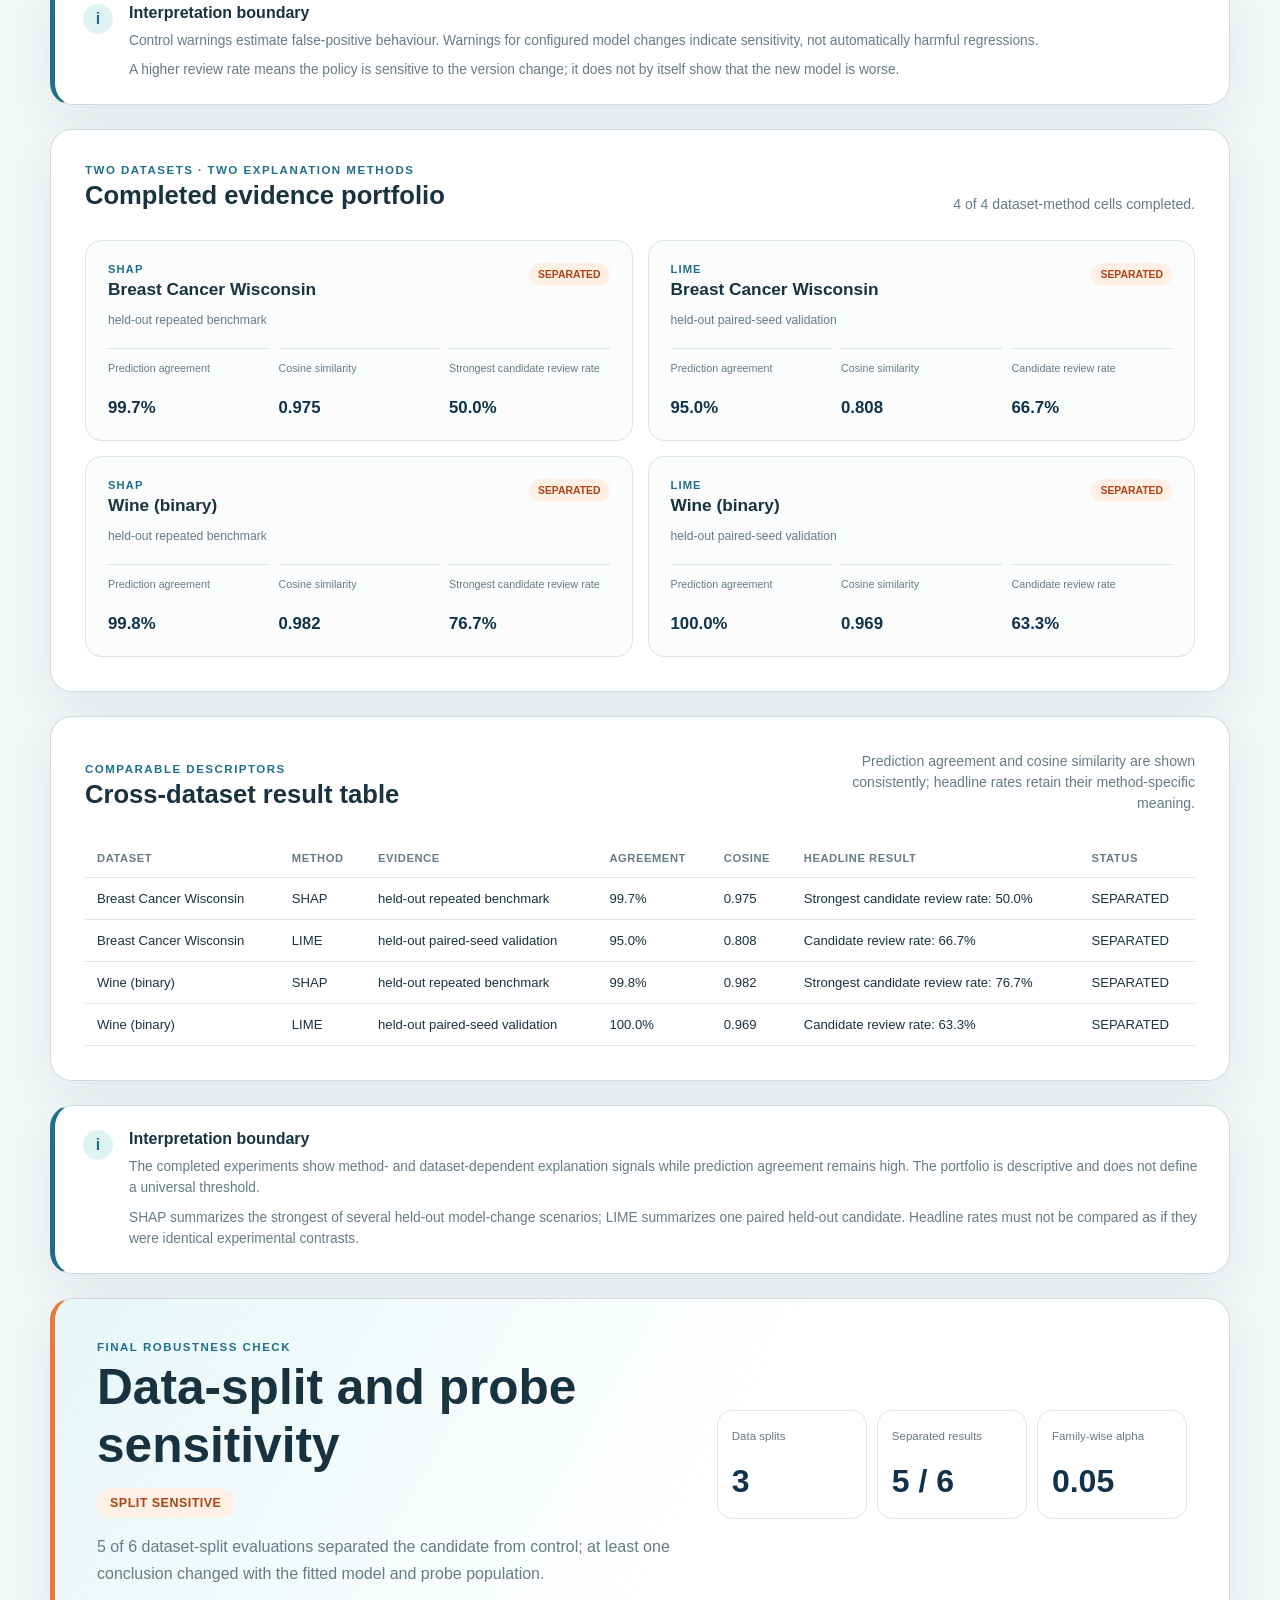
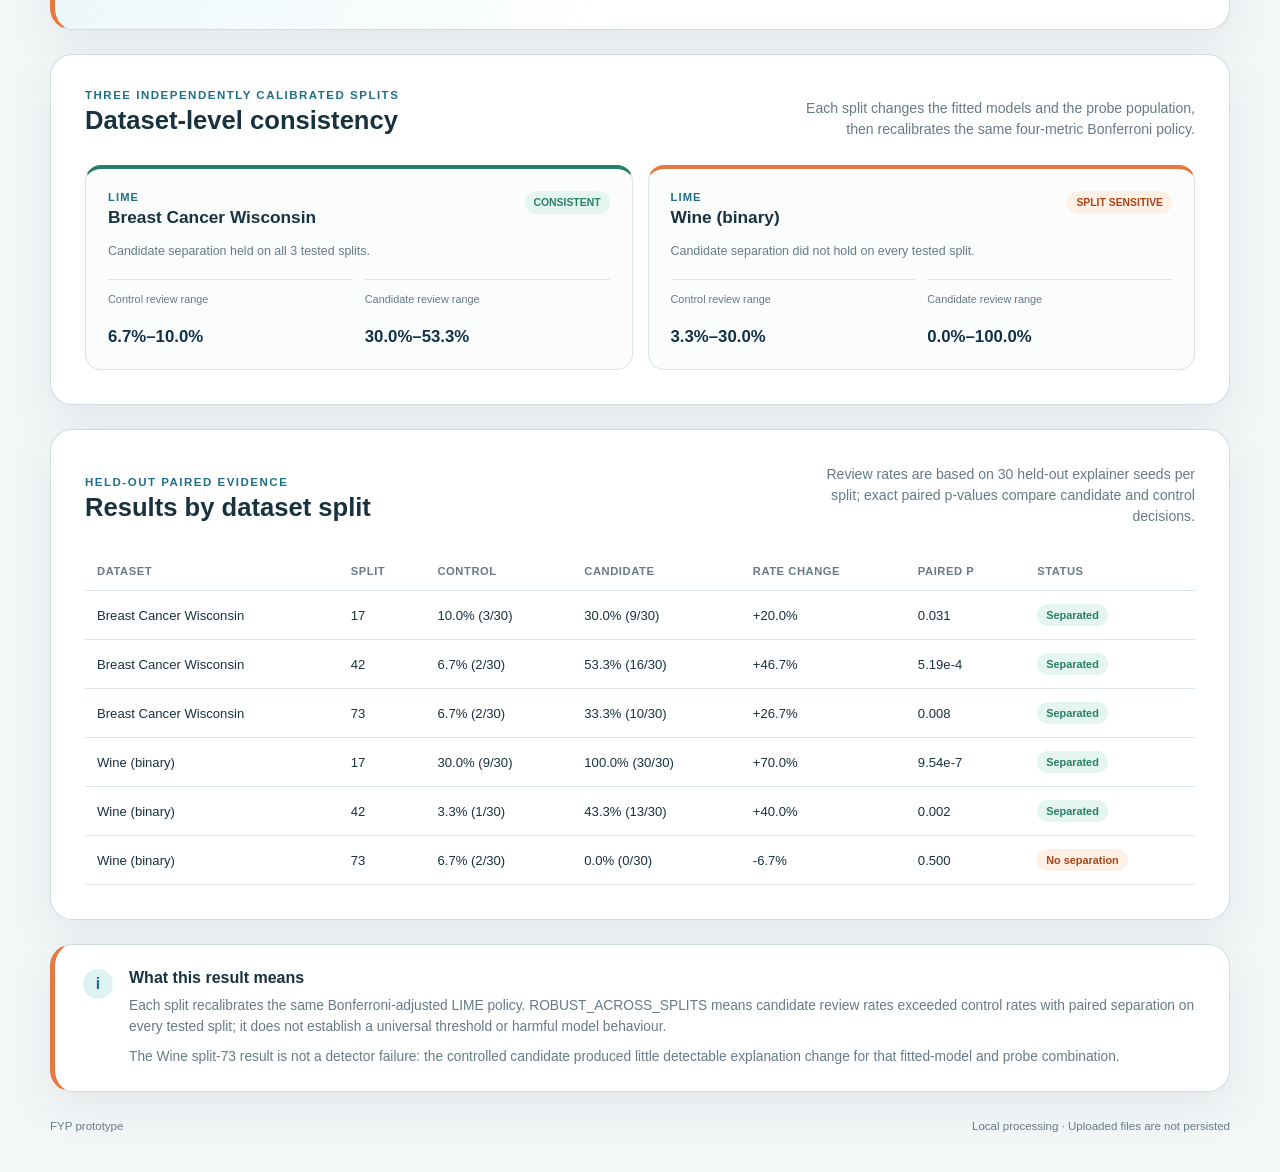
==== commit 0d56a1b2: "Reorganize dashboard into modular result hubs" ====
--- a/index.html
+++ b/index.html
@@ -22,14 +22,24 @@
 
     <main>
       <nav class="view-tabs" aria-label="Dashboard view">
-        <button class="view-tab active" data-view="comparison" type="button">Current comparison</button>
-        <button class="view-tab" data-view="benchmark" type="button">Benchmark validation</button>
-        <button class="view-tab" data-view="portfolio" type="button">Cross-dataset overview</button>
-        <button class="view-tab" data-view="robustness" type="button">Split robustness</button>
-        <button class="view-tab" data-view="upload" type="button">CIFAR-10 results</button>
+        <button class="view-tab active" data-view="xai" type="button">SHAP &amp; LIME evidence</button>
+        <button class="view-tab" data-view="upload" type="button">Uploaded model comparison</button>
       </nav>
 
       <div id="comparison-view" class="dashboard-view">
+      <section class="module-hub" aria-labelledby="xai-module-heading">
+        <div class="module-hub-heading">
+          <p class="eyebrow">Explanation stability evidence</p>
+          <h2 id="xai-module-heading">Choose an SHAP or LIME result</h2>
+          <p>All completed explanation experiments are collected on this page. Select a module to jump directly to its evidence.</p>
+        </div>
+        <div class="module-card-grid">
+          <a class="module-card" href="#status-heading"><span>01</span><h3>Current comparison</h3><p>SHAP and LIME stability signals for the current baseline and candidate.</p></a>
+          <a class="module-card" href="#benchmark-heading"><span>02</span><h3>Benchmark validation</h3><p>Repeated held-out runs, review rates, confidence intervals and paired tests.</p></a>
+          <a class="module-card" href="#portfolio-heading"><span>03</span><h3>Cross-dataset evidence</h3><p>Breast Cancer and Wine results summarized across both explanation methods.</p></a>
+          <a class="module-card" href="#robustness-heading"><span>04</span><h3>Split robustness</h3><p>Checks whether conclusions remain consistent across independent data splits.</p></a>
+        </div>
+      </section>
       <section class="status-panel" aria-labelledby="status-heading">
         <div>
           <p class="eyebrow">Current decision</p>
@@ -355,6 +365,23 @@
         </section>
 
         <div id="upload-results" hidden>
+          <section class="module-hub uploaded-module-hub" aria-labelledby="uploaded-module-heading">
+            <div class="module-hub-heading">
+              <p class="eyebrow">Completed CIFAR-10 comparison</p>
+              <h2 id="uploaded-module-heading">Choose a comparison result</h2>
+              <p>The uploaded models are evaluated on the same 1,000 labelled images. Select a module to inspect the result you need.</p>
+            </div>
+            <div class="module-card-grid uploaded-module-grid">
+              <a class="module-card" href="#model-overview-heading"><span>01</span><h3>Model overview</h3><p>Rank all uploaded models by accuracy, macro F1 and pairwise agreement.</p></a>
+              <a class="module-card" href="#upload-results-heading"><span>02</span><h3>Selected pair</h3><p>Compare the chosen baseline and candidate on headline performance.</p></a>
+              <a class="module-card" href="#paired-evidence-heading"><span>03</span><h3>Statistical evidence</h3><p>McNemar evidence for whether the accuracy difference exceeds sample noise.</p></a>
+              <a class="module-card" href="#transition-heading"><span>04</span><h3>Version transitions</h3><p>Count samples that improved, regressed, stayed correct or stayed wrong.</p></a>
+              <a class="module-card" href="#class-diagnostics-heading"><span>05</span><h3>Class diagnosis</h3><p>Precision, recall and F1 changes for every CIFAR-10 class.</p></a>
+              <a class="module-card" href="#confusion-matrix-heading"><span>06</span><h3>Confusion matrices</h3><p>See exactly which actual classes each model predicts correctly or confuses.</p></a>
+              <a class="module-card" href="#confusion-diagnostics-heading"><span>07</span><h3>Error paths</h3><p>Compare the most important actual-to-predicted misclassification routes.</p></a>
+              <a class="module-card" href="#sample-results-heading"><span>08</span><h3>Images &amp; explanations</h3><p>Inspect individual images, predictions, confidence and explanation maps.</p></a>
+            </div>
+          </section>
           <section class="content-section" aria-labelledby="model-overview-heading">
             <div class="section-heading">
               <div>
--- a/styles.css
+++ b/styles.css
@@ -559,3 +559,47 @@
   font-size: .78rem;
   letter-spacing: .08em;
 }
+
+.module-hub {
+  margin: 1.35rem 0;
+  padding: clamp(1.25rem, 2.5vw, 2rem);
+  border: 1px solid var(--border);
+  border-radius: 24px;
+  background: linear-gradient(135deg, #f7fcfb 0%, #ffffff 62%, #f5f9fb 100%);
+}
+.module-hub-heading { max-width: 760px; margin-bottom: 1.25rem; }
+.module-hub-heading h2 { margin: .25rem 0 .45rem; }
+.module-hub-heading p:last-child { color: var(--muted); line-height: 1.55; }
+.module-card-grid {
+  display: grid;
+  grid-template-columns: repeat(4, minmax(0, 1fr));
+  gap: 1rem;
+}
+.module-card {
+  display: block;
+  min-height: 160px;
+  padding: 1.15rem;
+  border: 1px solid #cfe0e4;
+  border-radius: 18px;
+  background: #fff;
+  color: var(--ink);
+  text-decoration: none;
+  box-shadow: 0 5px 16px rgba(21, 53, 67, .045);
+  transition: transform .18s ease, border-color .18s ease, box-shadow .18s ease;
+}
+.module-card:hover, .module-card:focus-visible {
+  transform: translateY(-3px);
+  border-color: var(--teal);
+  box-shadow: 0 12px 24px rgba(21, 53, 67, .1);
+}
+.module-card > span { color: var(--teal); font-size: .75rem; font-weight: 900; letter-spacing: .12em; }
+.module-card h3 { margin: .55rem 0 .45rem; font-size: 1.02rem; }
+.module-card p { margin: 0; color: var(--muted); font-size: .88rem; line-height: 1.45; }
+.uploaded-module-grid { grid-template-columns: repeat(4, minmax(0, 1fr)); }
+html { scroll-behavior: smooth; }
+@media (max-width: 1050px) {
+  .module-card-grid, .uploaded-module-grid { grid-template-columns: repeat(2, minmax(0, 1fr)); }
+}
+@media (max-width: 620px) {
+  .module-card-grid, .uploaded-module-grid { grid-template-columns: 1fr; }
+}
